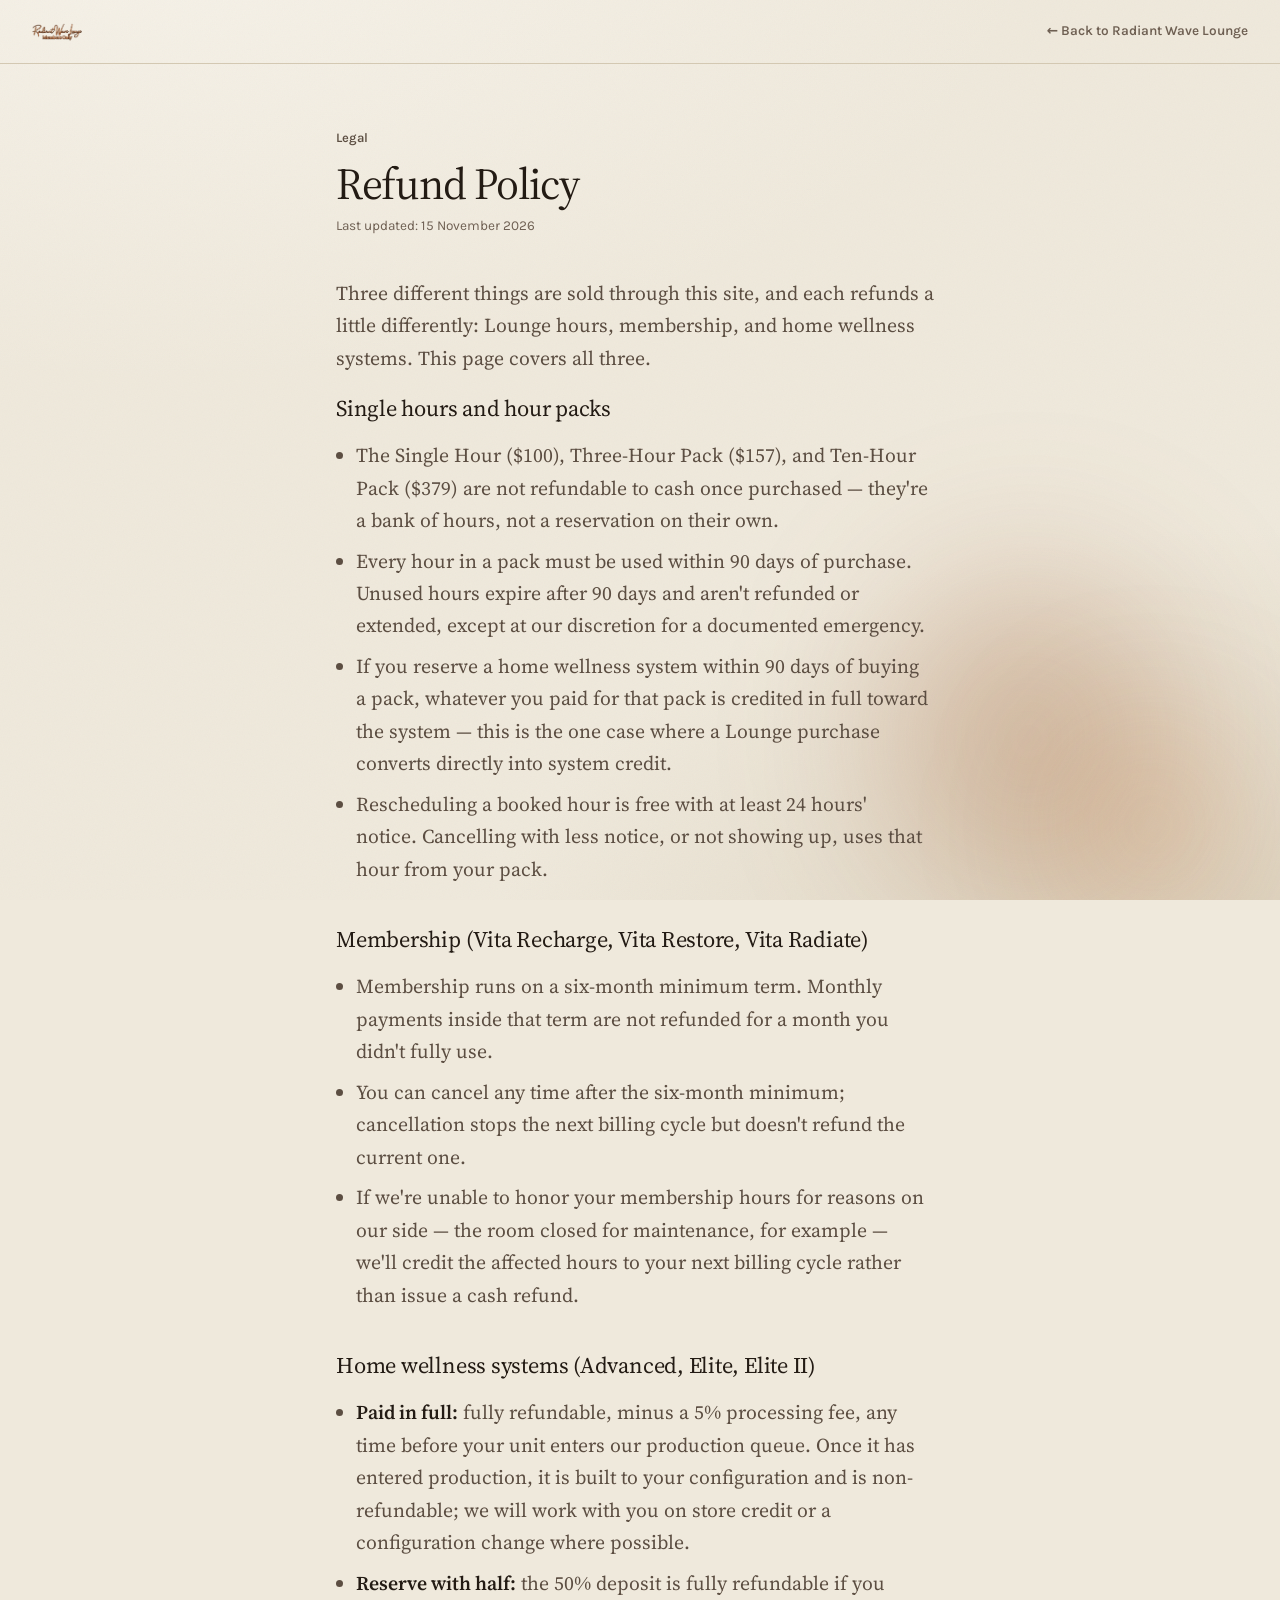
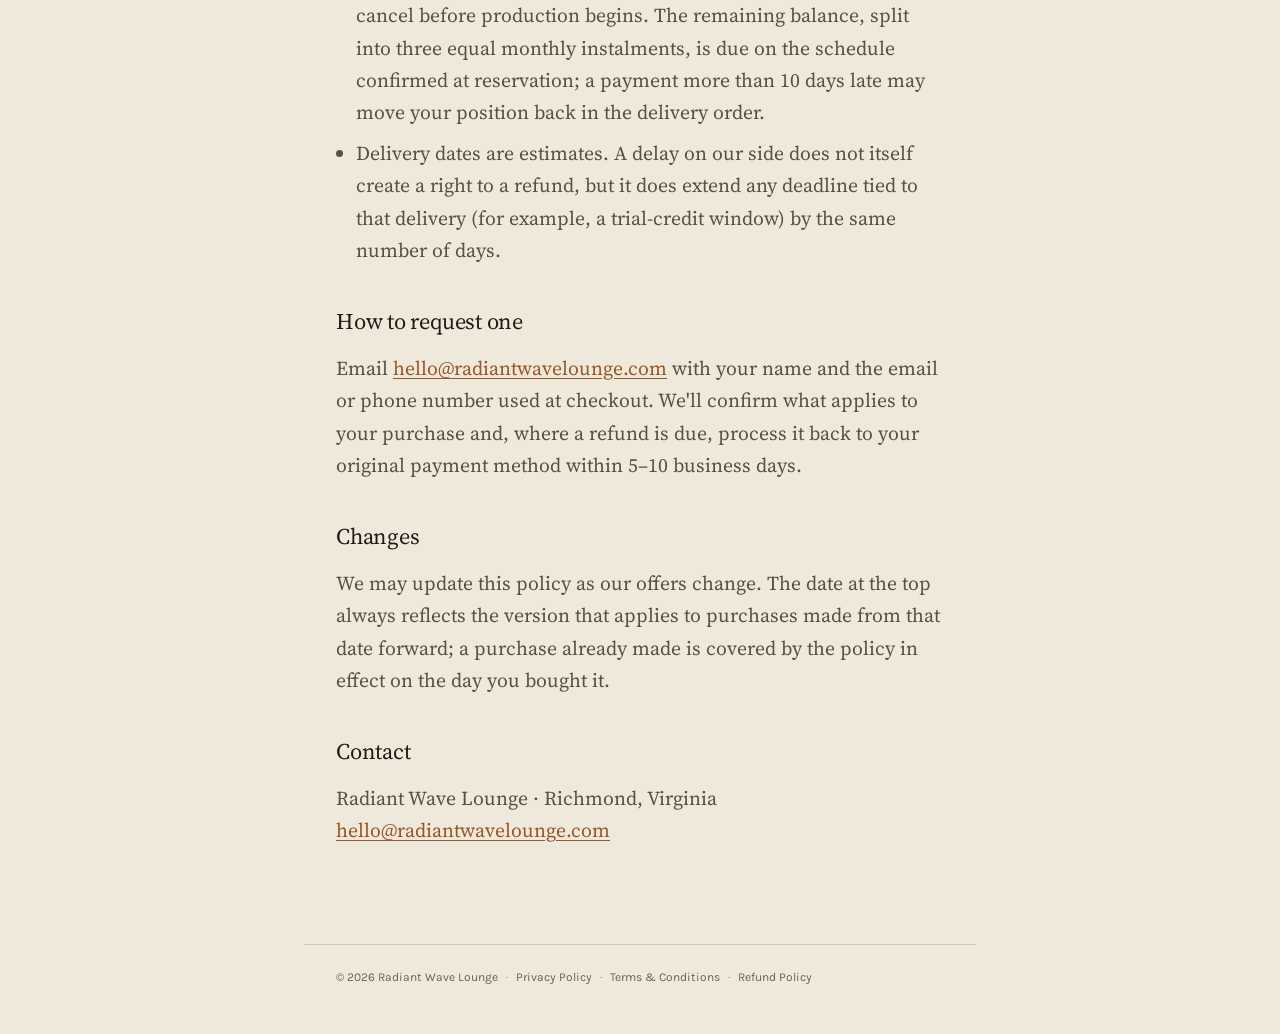
==== refund.html @ dac38f43 "Add legal footer and Privacy/Terms/Refund pages The funnel had no compliance links. Adds a quiet fix" ====
<!doctype html>
<html lang="en">
<head>
<meta charset="utf-8">
<meta name="viewport" content="width=device-width, initial-scale=1">
<title>Refund Policy — Radiant Wave Lounge</title>
<meta name="description" content="How refunds, credits, and cancellations work for Lounge hours, membership, and home wellness systems.">
<meta name="robots" content="noindex">

<link rel="preconnect" href="https://fonts.googleapis.com">
<link rel="preconnect" href="https://fonts.gstatic.com" crossorigin>
<link rel="stylesheet" href="https://fonts.googleapis.com/css2?family=Karla:wght@400;500;600&family=Source+Serif+4:ital,opsz,wght@0,8..60,300..700;1,8..60,300..500&display=swap">
<link rel="stylesheet" href="assets/css/idecide.css">
<link rel="stylesheet" href="assets/css/legal.css">
</head>
<body>

<div class="aurora" aria-hidden="true"><span class="aurora__a"></span><span class="aurora__b"></span></div>

<header class="docbar">
  <img class="docbar__logo" src="assets/media/rwt-lounge.png" alt="Radiant Wave Lounge">
  <a class="docbar__back" href="index.html">&larr; Back to Radiant Wave Lounge</a>
</header>

<main class="doc">
  <p class="eyebrow">Legal</p>
  <h1 class="head">Refund Policy</h1>
  <p class="updated">Last updated: 15 November 2026</p>

  <p>Three different things are sold through this site, and each refunds a little differently: Lounge hours, membership, and home wellness systems. This page covers all three.</p>

  <h2>Single hours and hour packs</h2>
  <ul>
    <li>The Single Hour ($100), Three-Hour Pack ($157), and Ten-Hour Pack ($379) are not refundable to cash once purchased — they're a bank of hours, not a reservation on their own.</li>
    <li>Every hour in a pack must be used within 90 days of purchase. Unused hours expire after 90 days and aren't refunded or extended, except at our discretion for a documented emergency.</li>
    <li>If you reserve a home wellness system within 90 days of buying a pack, whatever you paid for that pack is credited in full toward the system — this is the one case where a Lounge purchase converts directly into system credit.</li>
    <li>Rescheduling a booked hour is free with at least 24 hours' notice. Cancelling with less notice, or not showing up, uses that hour from your pack.</li>
  </ul>

  <h2>Membership (Vita Recharge, Vita Restore, Vita Radiate)</h2>
  <ul>
    <li>Membership runs on a six-month minimum term. Monthly payments inside that term are not refunded for a month you didn't fully use.</li>
    <li>You can cancel any time after the six-month minimum; cancellation stops the next billing cycle but doesn't refund the current one.</li>
    <li>If we're unable to honor your membership hours for reasons on our side — the room closed for maintenance, for example — we'll credit the affected hours to your next billing cycle rather than issue a cash refund.</li>
  </ul>

  <h2>Home wellness systems (Advanced, Elite, Elite II)</h2>
  <ul>
    <li><strong>Paid in full:</strong> fully refundable, minus a 5% processing fee, any time before your unit enters our production queue. Once it has entered production, it is built to your configuration and is non-refundable; we will work with you on store credit or a configuration change where possible.</li>
    <li><strong>Reserve with half:</strong> the 50% deposit is fully refundable if you cancel before production begins. The remaining balance, split into three equal monthly instalments, is due on the schedule confirmed at reservation; a payment more than 10 days late may move your position back in the delivery order.</li>
    <li>Delivery dates are estimates. A delay on our side does not itself create a right to a refund, but it does extend any deadline tied to that delivery (for example, a trial-credit window) by the same number of days.</li>
  </ul>

  <h2>How to request one</h2>
  <p>Email <a href="mailto:hello@radiantwavelounge.com">hello@radiantwavelounge.com</a> with your name and the email or phone number used at checkout. We'll confirm what applies to your purchase and, where a refund is due, process it back to your original payment method within 5–10 business days.</p>

  <h2>Changes</h2>
  <p>We may update this policy as our offers change. The date at the top always reflects the version that applies to purchases made from that date forward; a purchase already made is covered by the policy in effect on the day you bought it.</p>

  <h2>Contact</h2>
  <p>Radiant Wave Lounge · Richmond, Virginia<br>
  <a href="mailto:hello@radiantwavelounge.com">hello@radiantwavelounge.com</a></p>
</main>

<footer class="doc__foot">
  <nav class="legal legal--static" aria-label="Legal">
    <span class="legal__copy">&copy; <span id="y"></span> Radiant Wave Lounge</span>
    <span class="legal__sep">&middot;</span>
    <a href="privacy.html">Privacy Policy</a>
    <span class="legal__sep">&middot;</span>
    <a href="terms.html">Terms &amp; Conditions</a>
    <span class="legal__sep">&middot;</span>
    <a href="refund.html">Refund Policy</a>
  </nav>
</footer>

<script>document.getElementById('y').textContent = new Date().getFullYear();</script>
</body>
</html>
---- assets/css/idecide.css ----
/* ==================================================================
   RWT-iDecide

   Cream, copper, and copper's patina. Source Serif speaks; Karla
   labels. The room is made of light, so the page has atmosphere
   rather than being flat paper: a warm field, fine grain, and
   shadows tinted brown rather than grey.

   The choice plate is the product. Everything else is quiet.
   ================================================================== */

:root{
  color-scheme: light;

  /* ground */
  --paper:#EFE9DC;
  --paper-lift:#F6F2E9;      /* the warm side of the field */
  --paper-deep:#E5DDCC;
  --paper-sink:#DCD2BE;      /* the far corner of the field */
  --paper-edge:#D3C8B2;
  --line:#00000012;

  /* ink */
  --ink:#231B14;
  --ink-mid:#5C4E42;
  --ink-soft:#6E5F52;

  /* copper and its patina */
  --copper:#9A5527;
  --copper-deep:#7E4218;
  --copper-lift:#B96C34;
  --copper-glow:#C8763C;
  --copper-wash:#9A552710;
  --copper-wash-2:#9A55271F;
  --patina:#4E6F66;
  --warn:#8E3B2A;

  /* the room */
  --room:#15100C;
  --room-ink:#EDE4D6;
  --room-dim:#A2948A;
  --room-edge:#2E241D;

  /* warm shadow, never grey */
  --lift-1:0 1px 2px #3A200C0D;
  --lift-2:0 2px 4px #3A200C0F, 0 10px 24px -14px #3A200C2E;
  --lift-3:0 4px 10px #3A200C14, 0 22px 48px -20px #3A200C3D;

  --serif:"Source Serif 4",Georgia,"Times New Roman",serif;
  --ui:"Karla",ui-sans-serif,system-ui,-apple-system,"Segoe UI",sans-serif;
  --mono:ui-monospace,"Cascadia Code",Consolas,monospace;

  --measure:36rem;
  --gap:clamp(1.25rem,4vw,2.75rem);
  --radius:10px;
  --radius-sm:7px;
  --radius-lg:16px;

  /* one speed vocabulary: nothing here waits on an animation */
  --fast:120ms;
  --base:180ms;
  --slow:260ms;
  --ease:cubic-bezier(.22,.61,.36,1);
}

/* ==================================================================
   THE DARK SURFACE
   A slide marked "surface":"dark" takes the whole page. Redefining
   tokens rather than overriding components keeps every block working.
   ================================================================== */
body.is-dark{
  --paper:#15100C;
  --paper-lift:#221A13;
  --paper-deep:#1D160F;
  --paper-sink:#0C0806;
  --paper-edge:#3A2E23;
  --line:#FFFFFF14;

  --ink:#F2EBE0;
  --ink-mid:#BCAC9C;
  --ink-soft:#A2948A;

  --copper:#C8763C;
  --copper-deep:#B0632C;
  --copper-lift:#DC9058;
  --copper-glow:#E8A56B;
  --copper-wash:#C8763C14;
  --copper-wash-2:#C8763C26;
  --patina:#7FA396;

  --lift-1:0 1px 2px #0000004D;
  --lift-2:0 2px 6px #00000059, 0 14px 30px -16px #00000080;
  --lift-3:0 6px 16px #00000066, 0 28px 60px -24px #00000099;
}

*,*::before,*::after{box-sizing:border-box}
html{-webkit-text-size-adjust:100%}

body{
  margin:0;
  color:var(--ink);
  font-family:var(--serif);
  font-optical-sizing:auto;
  /* Fluid, so a wide screen gets bigger type without a phone getting
     a single pixel more - below about 830px this resolves to the 17px
     it has always been, which is what keeps the narrow layouts safe. */
  font-size:clamp(17px,0.6vw + 12px,20px);
  line-height:1.65;
  -webkit-font-smoothing:antialiased;
  text-rendering:optimizeLegibility;

  /* The field: warm high-left, sinking to the far corner. Gives the
     page a direction of light instead of a flat fill. */
  background-color:var(--paper);
  background-image:
    radial-gradient(120% 90% at 12% -10%, var(--paper-lift) 0%, transparent 58%),
    radial-gradient(100% 80% at 100% 108%, var(--paper-sink) 0%, transparent 62%);
  background-attachment:fixed;
  /* spans the whole swap, so dark and cream cross over gently */
  transition:background-color 420ms var(--ease);
}

/* Fine grain, so the ground reads as a material and not a fill.
   Barely visible on purpose - if you can see it, it is too strong. */
body::after{
  content:"";
  position:fixed;
  inset:0;
  pointer-events:none;
  z-index:1;
  opacity:.035;
  background-image:url("data:image/svg+xml,%3Csvg xmlns='http://www.w3.org/2000/svg' width='140' height='140'%3E%3Cfilter id='n'%3E%3CfeTurbulence type='fractalNoise' baseFrequency='.85' numOctaves='3'/%3E%3C/filter%3E%3Crect width='140' height='140' filter='url(%23n)'/%3E%3C/svg%3E");
}
body.is-dark::after{opacity:.05}

/* ==================================================================
   THE DRIFTING LIGHT
   Slow colour moving behind the dark screens, the way light moves in
   the room itself. Two layers at different rates so it never repeats
   visibly. Painted only while a dark slide is up, and switched off
   entirely for anyone who asked for less motion.
   ================================================================== */
.aurora{
  position:fixed;
  inset:0;
  z-index:0;
  pointer-events:none;
  overflow:hidden;
  opacity:0;
  transition:opacity 900ms var(--ease);
}
body.is-dark .aurora{opacity:1}

.aurora span{
  position:absolute;
  inset:-30%;
  display:block;
  filter:blur(70px);
  will-change:transform;
}
.aurora__a{animation:drift-a 38s ease-in-out infinite alternate}
.aurora__b{animation:drift-b 53s ease-in-out infinite alternate}

/* The colour is defined per surface rather than faded, so whichever
   one is not in use is genuinely empty and cannot bleed through
   mid-transition.

   Dark screens get light from two directions, the way the room does.
   Light screens get one copper bloom low and right - the corner
   nothing is ever set in - so the cream has something happening in
   it without anything to read there. Two lobes rather than one,
   because a single radial gradient reads as exactly what it is: a
   circle. Offset and overlapping, they read as one soft shape.

   The positions look wrong until you remember the span is inset by
   -30%, so it is 160% of the viewport: 70% across that box is 82%
   across the screen. */
body.is-dark .aurora__a{
  background:
    radial-gradient(28% 34% at 26% 32%, #9A552747 0%, transparent 64%),
    radial-gradient(24% 30% at 74% 66%, #4E6F6633 0%, transparent 66%);
}
body.is-dark .aurora__b{
  background:
    radial-gradient(30% 26% at 62% 22%, #C8763C33 0%, transparent 66%),
    radial-gradient(26% 32% at 30% 78%, #7FA39626 0%, transparent 68%);
}

body:not(.is-dark) .aurora{opacity:1}
body:not(.is-dark) .aurora__a{
  background:
    radial-gradient(14% 22% at 69% 70%, #9A55275E 0%, #9A55272E 44%, transparent 70%);
}
body:not(.is-dark) .aurora__b{
  background:
    radial-gradient(9% 14% at 75% 76%, #C8763C54 0%, transparent 68%);
}
@keyframes drift-a{
  0%  {transform:translate3d(-3%,2%,0) scale(1)}
  50% {transform:translate3d(4%,-4%,0) scale(1.14)}
  100%{transform:translate3d(-1%,5%,0) scale(1.04)}
}
@keyframes drift-b{
  0%  {transform:translate3d(3%,-2%,0) scale(1.08)}
  50% {transform:translate3d(-5%,4%,0) scale(1)}
  100%{transform:translate3d(2%,-5%,0) scale(1.12)}
}
@media (prefers-reduced-motion:reduce){
  .aurora span{animation:none}
}

button,input,select,textarea{font:inherit;color:inherit}
img{max-width:100%;height:auto}

/* Components set their own display, which would otherwise beat the
   browser's [hidden] rule and leave hidden things on screen. */
[hidden]{display:none !important}

::selection{background:var(--copper);color:var(--paper)}

:focus-visible{
  outline:2px solid var(--copper);
  outline-offset:3px;
  border-radius:3px;
}
/* The engine moves focus to the heading on every route change so
   screen readers announce the slide. Nobody needs to see that. */
.head:focus,.head:focus-visible,
.slide:focus,.slide:focus-visible,
.done:focus,.done:focus-visible{outline:none}

/* ==================================================================
   SHELL
   ================================================================== */

.app{min-height:100vh;min-height:100dvh;position:relative;z-index:2}

.stage{
  display:flex;
  justify-content:center;
  align-items:flex-start;
  min-height:100vh;
  min-height:100dvh;
  min-width:0;
  padding:clamp(3.5rem,8vh,5.5rem) var(--gap) clamp(3rem,7vh,4.5rem);
}

/* Auto margins centre a short slide and collapse on a tall one.
   align-items:center would push the top of a tall slide above the
   scroll origin, where nobody can reach it. */
.slide{width:100%;min-width:0;max-width:var(--measure);margin-block:auto}
.slide--editorial{max-width:86rem}
.slide--editorial.slide--wide{max-width:92rem}
/* A big monitor has room for more than a 1376px column sitting in
   the middle of it. The measure of the prose is capped separately,
   so this gives the heading and the actions the width, not the
   line length. */
@media (min-width:1700px){
  .slide--editorial{max-width:96rem}
  .slide--editorial.slide--wide{max-width:102rem}
}
.slide--wide{max-width:48rem}
.slide--cinema{max-width:108rem;position:relative}
/* Nothing on a film slide sits in a column - the title card and the
   end card are both centred on the frame itself. */
.slide--cinema .prose{max-width:34rem;margin-inline:auto;text-align:center}
/* a margin of dark all round, so the picture is framed rather than
   edge to edge */
.stage:has(.slide--cinema){padding:clamp(1.25rem,4vh,3rem) clamp(1.25rem,3vw,3.5rem)}
/* 16:9 that fits the window: as wide as the stage allows, but never so
   wide that the frame runs taller than the screen. */
.slide--cinema .film{
  max-width:min(100%, calc((100vh - clamp(2.5rem,8vh,6rem)) * 16 / 9));
  margin-inline:auto;
}

/* ---------- the quiet way back ------------------------------------
   No step counter, no breadcrumb. One ghost control that stays out of
   the way until you look for it, plus Backspace. */
.back{
  position:fixed;
  top:clamp(1rem,2.5vh,1.6rem);
  left:clamp(1rem,2.5vw,1.6rem);
  z-index:10;
  display:grid;
  place-items:center;
  width:38px;height:38px;
  border-radius:50%;
  border:1px solid transparent;
  background:none;
  color:var(--ink-soft);
  cursor:pointer;
  opacity:.28;
  transition:opacity var(--fast),background var(--fast),border-color var(--fast),color var(--fast),scale var(--fast);
}
.back:hover{opacity:1;background:var(--copper-wash);border-color:var(--paper-edge);color:var(--copper)}
.back:focus-visible{opacity:1}
.back:active{scale:.93}

/* ==================================================================
   HERO - a card with two panels: the sign-in on one side, the room's
   own photograph filling the other with a caption over it. Only the
   welcome slide uses this layout.
   ================================================================== */
.slide--hero{
  max-width:64rem;
  width:100%;
  border-radius:calc(var(--radius) * 1.8);
  overflow:hidden;
  box-shadow:var(--lift-3);
  background:var(--paper);
}
.hero__content,.hero__media{min-width:0}

.hero__content{
  display:flex;
  flex-direction:column;
  justify-content:center;
  align-items:center;
  text-align:center;
  padding:clamp(2rem,5vw,3.25rem);
}
.hero__content .logo--wide{
  width:min(100%,20rem);
  margin:0 0 clamp(1rem,2.5vh,1.5rem);
}
/* rwt-lounge.png carries ~20% empty transparency above and below the
   lettering; crop it to the ink so the lockup can be big without
   pushing the form off the screen */
.logo[src$="rwt-lounge.png"]{
  aspect-ratio:900/320;
  object-fit:cover;
  object-position:50% 50%;
}
.hero__content .prose{max-width:22rem}
.hero__content .prose--lede{
  font-size:.9em;
  line-height:1.55;
  color:var(--ink-soft);
  margin-bottom:clamp(1.25rem,3vh,1.75rem);
}

.hero__content .form{width:100%;max-width:22rem;margin:0;text-align:left}
.hero__content .form__title{text-align:center;font-size:1.3rem}
.hero__content .form__intro{text-align:center;margin-bottom:clamp(1rem,2.5vh,1.5rem)}
.hero__content .form__grid{grid-template-columns:1fr;gap:clamp(.7rem,1.6vh,1rem)}
.hero__content .btn{width:100%;justify-content:center;padding-block:.9rem}
.hero__content .form__footnote{text-align:center}

.hero__media{
  position:relative;
  display:flex;
  flex-direction:column;
  justify-content:flex-end;
  min-height:16rem;
}
/* the film fills its own panel exactly - not fixed to the viewport
   the way a page-level background is. */
.hero__media .bg{position:absolute;inset:0;z-index:0}
.slide--entry .hero__media .head{
  position:relative;
  z-index:1;
  color:#F7F1E6;
  font-size:clamp(1.3rem,2.4vw,1.75rem);
  font-weight:300;
  margin:0;
  padding:0 clamp(1.5rem,4vw,2.5rem) clamp(1.75rem,4vw,2.5rem);
}

@media (min-width:760px){
  .slide--hero{
    display:grid;
    grid-template-columns:1fr 1.05fr;
    gap:0;
    align-items:stretch;
    min-height:clamp(28rem,62vh,36rem);
  }
}

/* ==================================================================
   EDITORIAL
   ================================================================== */

.eyebrow{
  font-family:var(--ui);
  font-size:.8125rem;
  font-weight:600;
  color:var(--patina);
  margin:0 0 1rem;
  line-height:1.5;
}
.eyebrow span{display:block;color:var(--ink-soft);font-weight:400}

.head{
  font-family:var(--serif);
  font-weight:400;
  font-size:clamp(2.05rem,5vw,3.7rem);
  line-height:1.08;
  letter-spacing:-.025em;
  margin:0 0 1.35rem;
  text-wrap:balance;
}
.slide--entry .head{font-size:clamp(2.15rem,5.4vw,4rem)}

/* a kicker line, set from a "\n" in the heading text - smaller and
   quieter than the line it introduces */
.head__lead{
  display:block;
  font-size:.42em;
  font-weight:400;
  letter-spacing:-.005em;
  color:var(--ink-mid);
  margin-bottom:.25em;
}

/* the one color accent, set from _underscores_ anywhere copy comes
   from funnel.js - a soft italic in a heading, bold wherever it runs
   alongside normal text */
.accent{color:var(--copper)}
.head .accent{font-style:italic;font-weight:400}
.prose .accent,
.choice__text .accent{font-weight:700}
.choice--primary .accent{color:#FFF3E4}
.room .accent{color:var(--copper-lift)}

.prose{margin:0 0 1.15rem;max-width:38rem;color:var(--ink-mid)}
.prose:last-child{margin-bottom:0}
.prose--lede{font-size:1.185em;line-height:1.6;color:var(--ink)}
.prose strong{font-weight:600;color:var(--ink)}

.spec{
  font-family:var(--ui);
  font-size:.9375rem;
  color:var(--ink-soft);
  margin:-.6rem 0 1.35rem;
}

.aside{
  position:relative;
  padding:1rem 1.15rem 1rem 1.25rem;
  margin:1.75rem 0;
  border-radius:var(--radius-sm);
  background:var(--copper-wash);
  color:var(--ink-mid);
  font-size:1rem;
  line-height:1.62;
}
.aside::before{
  content:"";
  position:absolute;
  left:0;top:.85rem;bottom:.85rem;
  width:2px;
  border-radius:2px;
  background:var(--patina);
}
.aside p{margin:0 0 .65rem;max-width:36rem}
.aside p:last-child{margin:0}
.aside strong{color:var(--ink);font-weight:600}

/* debug only */
.buildnote{
  font-family:var(--ui);
  font-size:.8125rem;
  line-height:1.6;
  background:var(--copper-wash);
  border:1px dashed var(--copper);
  border-radius:var(--radius-sm);
  padding:.7rem .9rem;
  margin:0 0 1.5rem;
  color:var(--ink-soft);
}
.buildnote b{color:var(--copper);font-weight:600;display:block;margin-bottom:.15rem}
.slideid{
  font-family:var(--ui);
  font-size:.75rem;
  letter-spacing:.06em;
  color:var(--copper);
  margin:0 0 .5rem;
}

/* ==================================================================
   THE ROOM - a dark panel on the light page.
   ================================================================== */
.room{
  background:var(--room);
  color:var(--room-ink);
  border-radius:var(--radius);
  padding:clamp(1.75rem,5vw,2.75rem);
  margin:0 0 2rem;
  box-shadow:var(--lift-3);
}
.room .prose{color:#EDE4D6C4}
.room .prose strong{color:var(--room-ink)}
.room .head{color:var(--room-ink)}
.room .eyebrow,.room .eyebrow span{color:var(--room-dim)}
.room .aside{background:#C8763C14;color:#EDE4D6AD}
.room .aside::before{background:var(--copper-lift)}
.room .aside strong{color:var(--room-ink)}
.room :focus-visible{outline-color:var(--copper-lift)}

/* ==================================================================
   THE FILM
   Black, then a line of type in the middle of it, then a slow
   dissolve into the picture. The picture takes nearly the whole
   screen but keeps a margin of dark around it, so it reads as
   something framed rather than a browser gone fullscreen. When it
   ends the way onward appears in the middle of the frame.
   ================================================================== */

/* The picture supplies the height; the film is exactly its box, so
   the end card centres on the frame and not on something 8px taller.
   The reel is already present while the card is up - it is simply
   transparent - so there is height to fill from the first frame. */
.film{
  position:relative;
  width:100%;
  line-height:0;
  border-radius:var(--radius);
}
.film > *{line-height:1.65}

/* ---------- the card ---------- */
.titlecard{
  position:absolute;
  inset:0;
  z-index:4;
  display:flex;
  flex-direction:column;
  align-items:center;
  justify-content:center;
  padding:clamp(1.5rem,6vw,4rem);
  text-align:center;
  cursor:pointer;
  opacity:0;
  transition:opacity 900ms var(--ease);
}
.film.is-carding .titlecard{opacity:1;transition-duration:800ms}
.film.is-rolling .titlecard{opacity:0;pointer-events:none}

/* Three, two, one. One numeral, swapping in place - a reserved box
   so the line above it never shifts as the digits change. */
.countdown{
  display:grid;
  place-items:center;
  min-height:clamp(3.5rem,9vh,5.5rem);
  margin-top:clamp(1.25rem,3.5vh,2.25rem);
}
.countdown__n{
  font-family:var(--serif);
  font-size:clamp(2.4rem,6vw,4rem);
  font-weight:200;
  line-height:1;
  letter-spacing:-.03em;
  color:var(--copper);
  font-variant-numeric:tabular-nums;
  opacity:0;
}
.countdown__n.is-tick{animation:tick 900ms var(--ease) both}
@keyframes tick{
  0%  {opacity:0;scale:1.3}
  20% {opacity:1;scale:1}
  70% {opacity:1;scale:1}
  100%{opacity:.12;scale:.95}
}
@media (prefers-reduced-motion:reduce){
  .countdown{display:none}
}

/* ==================================================================
   BACKGROUND FILM
   Behind the whole page, under a scrim heavy enough that the type in
   front of it never has to fight the footage.
   ================================================================== */
.bg{
  position:fixed;
  inset:0;
  z-index:0;
  overflow:hidden;
  pointer-events:none;
}
.bg__video,
.bg__still{
  width:100%;
  height:100%;
  object-fit:cover;
  display:block;
  opacity:0;
  scale:1.04;
  transition:opacity 1600ms var(--ease);
}
.bg.is-ready .bg__video,
.bg.is-ready .bg__still{opacity:1}

/* A still has none of a film's movement, and it sits under a title
   card that holds for several seconds before the picture arrives. So
   it drifts - slowly enough to read as the room breathing rather than
   as something sliding about. The extra scale is the room it needs to
   move in without showing an edge. */
.bg__still{
  scale:1.09;
  animation:bg-drift 52s var(--ease) infinite alternate;
}
@keyframes bg-drift{
  from{transform:translate3d(-1.1%,-.7%,0)}
  to{transform:translate3d(1.1%,.7%,0)}
}
.bg__scrim{
  position:absolute;
  inset:0;
  /* Heavy enough that the type never fights the footage, light
     enough that there is visibly footage back there. Darkest at the
     edges where nothing is read. */
  background:
    linear-gradient(90deg,#0C0907D9 0%,#0C09079E 38%,#0C0907CC 100%),
    radial-gradient(100% 90% at 42% 45%,transparent 0%,#0C0907A8 100%);
}
/* The film scrim is tuned for moving footage, which carries its own
   contrast. A still needs less on top of it or the picture may as
   well not be there - but the title card sits right in the middle,
   so the middle is where the cover stays. */
.bg--still .bg__scrim{
  background:
    linear-gradient(90deg,#0C0907A6 0%,#0C09075E 38%,#0C09079C 100%),
    radial-gradient(92% 82% at 50% 48%,#0C090761 0%,#0C0907C7 100%);
}

/* The hero card's film sits in its own panel rather than behind the
   whole page, so it only needs a dark pool at its own foot for the
   caption sitting on top of it to read - the rest of the panel stays
   clear so the footage carries its own colour. */
.slide--entry .hero__media .bg__scrim{
  background:linear-gradient(0deg,#0C0907CC 0%,#0C090766 32%,transparent 60%);
}

/* the drifting light is redundant once there is real footage back there */
body.has-bg .aurora{opacity:0}

@media (prefers-reduced-motion:reduce){
  .bg__still{animation:none}
}

/* the slide's eyebrow, given the whole screen */
.titlecard .eyebrow{
  font-family:var(--serif);
  font-size:clamp(1.85rem,4.6vw,3.4rem);
  font-weight:300;
  letter-spacing:-.025em;
  line-height:1.14;
  color:var(--ink);
  margin:0;
  max-width:22ch;
  text-wrap:balance;
}
.titlecard .eyebrow span{
  display:block;
  color:var(--ink-mid);
  font-weight:300;
  margin-top:.15em;
}

/* ---------- the picture ---------- */
.film .reel{
  opacity:0;
  transition:opacity 1500ms var(--ease);
}
.film.is-rolling .reel{opacity:1}

.reel{
  background:var(--room);
  border-radius:var(--radius);
  overflow:hidden;
  margin:0 0 2rem;
  color:var(--room-ink);
  box-shadow:var(--lift-3);
}
.reel__screen{
  position:relative;
  aspect-ratio:16/9;
  display:grid;
  place-items:center;
  background:radial-gradient(62% 76% at 50% 52%,#2A1F18 0%,#15100C 72%);
}

.reel--full{background:transparent;margin:0;box-shadow:none}
/* The films are 16:9 and are shown whole: a true 16:9 frame, never
   a taller box that crops the sides. On a short window the width gives
   way so the full picture still fits on screen (see .slide--cinema .film). */
.reel--full .reel__screen{
  aspect-ratio:16/9;
  border-radius:var(--radius);
  box-shadow:var(--lift-3),0 0 90px -30px #C8763C4D;
}
.reel--full .reel__screen video{
  position:absolute;inset:0;
  width:100%;height:100%;
  object-fit:cover;
  border-radius:var(--radius);
}
.reel--full .reel__bloom{
  inset:34% 40%;
  filter:blur(56px);
  background:radial-gradient(circle,#9A552738 0%,transparent 72%);
}
.reel--full .reel__play{width:88px;height:88px}

/* when it has played, the picture steps back so the button can lead */
.film.is-ended .reel__screen::after{
  content:"";
  position:absolute;
  inset:0;
  border-radius:inherit;
  background:radial-gradient(70% 60% at 50% 50%,#000000A6 0%,#0000005C 72%);
  animation:scrim 600ms var(--ease) both;
}
@keyframes scrim{from{opacity:0}to{opacity:1}}

.reel__bloom{
  position:absolute;
  inset:18% 22%;
  border-radius:50%;
  background:radial-gradient(circle,#9A552766 0%,transparent 70%);
  filter:blur(18px);
  pointer-events:none;
}
.reel--playing .reel__bloom{animation:breathe 6s ease-in-out infinite}
@keyframes breathe{
  0%,100%{opacity:.55;scale:1}
  50%{opacity:1;scale:1.09}
}

.reel__play{
  position:relative;
  background:#00000040;
  border:1px solid #FFFFFF26;
  border-radius:50%;
  width:74px;height:74px;
  cursor:pointer;
  color:var(--room-ink);
  display:grid;place-items:center;
  backdrop-filter:blur(6px);
  transition:border-color var(--fast),background var(--fast),scale var(--fast);
}
.reel__play:hover{border-color:var(--copper-lift);background:#9A552733;scale:1.05}
.reel__play:active{scale:.96}
.reel__play svg{translate:2px 0}
.reel__play:focus-visible{outline-color:var(--copper-lift)}

.reel__bar{
  position:absolute;
  left:0;right:0;bottom:0;
  height:2px;
  width:0;
  background:var(--copper-glow);
  transition:width var(--base) linear;
  z-index:2;
}
.reel{position:relative}

.reel__skip{
  position:absolute;
  /* top corner: the control bar owns the bottom edge */
  top:1.25rem;
  right:1.25rem;
  z-index:3;
  background:#0000004D;
  border:1px solid #FFFFFF2E;
  border-radius:100px;
  padding:.38rem .95rem;
  cursor:pointer;
  color:#EDE4D6;
  font-family:var(--ui);
  font-size:.8125rem;
  font-weight:500;
  backdrop-filter:blur(8px);
  transition:background var(--fast),border-color var(--fast),scale var(--fast);
}
.reel__skip:hover{background:#00000080;border-color:#FFFFFF5C}
.reel__skip:active{scale:.95}

.reel__script{
  border-top:1px solid var(--room-edge);
  padding:.9rem 1.1rem 1.1rem;
  font-family:var(--ui);
  font-size:.8125rem;
  line-height:1.65;
  color:var(--room-dim);
  white-space:pre-wrap;
}
.reel__script b{display:block;color:var(--copper-lift);margin-bottom:.4rem;font-weight:600}

/* ---------- the end card ---------- */
.slide--cinema .choices{
  position:absolute;
  inset:0;
  z-index:5;
  display:flex;
  align-items:center;
  justify-content:center;
  margin:0;
  padding:1.5rem;
  pointer-events:none;
}
.slide--cinema .choices .choice{
  pointer-events:auto;
  width:auto;
  min-width:17rem;
  max-width:26rem;
}
@media (prefers-reduced-motion:reduce){
  .titlecard,.film .reel{transition:none}
}

/* ==================================================================
   FILM CONTROLS
   The browser's own bar is a grey Chrome widget; this is the same
   handful of controls in the room's own colours. Out of the way while
   the film runs, back on hover, on keyboard focus, or whenever it is
   paused — a paused film with hidden controls is a puzzle.
   ================================================================== */
.rc{
  position:absolute;
  left:0;right:0;bottom:0;
  z-index:4;
  display:flex;
  align-items:center;
  gap:.85rem;
  padding:2.5rem 1.15rem .95rem;
  background:linear-gradient(180deg,transparent 0%,#0A0705D9 78%);
  opacity:0;
  translate:0 8px;
  transition:opacity var(--base) var(--ease),translate var(--base) var(--ease);
}
.reel:hover .rc,
.reel:focus-within .rc,
.reel.is-paused .rc{opacity:1;translate:0 0}

/* the thin progress line steps aside when the full bar is up */
.reel:hover .reel__bar,
.reel:focus-within .reel__bar,
.reel.is-paused .reel__bar{opacity:0}
.reel__bar{transition:opacity var(--fast) var(--ease)}

.rc__btn{
  flex:0 0 auto;
  display:grid;
  place-items:center;
  width:34px;height:34px;
  padding:0;
  border:0;
  border-radius:50%;
  background:none;
  color:#F2E9DE;
  cursor:pointer;
  transition:background var(--fast),color var(--fast),scale var(--fast);
}
.rc__btn svg{width:17px;height:17px;display:block}
.rc__btn:hover{background:#FFFFFF1F;color:#FFF}
.rc__btn:active{scale:.92}
.rc__btn:focus-visible{outline-color:var(--copper-lift)}

.rc__time{
  flex:0 0 auto;
  font-family:var(--ui);
  font-size:.75rem;
  font-variant-numeric:tabular-nums;
  color:#EDE4D6B8;
  letter-spacing:.01em;
}

/* ---------- the scrubber -----------------------------------------
   A real range input, so it is keyboard-operable for free: arrows
   nudge, Home and End jump. Styled to look like the progress line it
   replaces rather than like a form control. */
.rc__seek{
  flex:1 1 auto;
  min-width:0;
  height:22px;
  margin:0;
  padding:0;
  background:none;
  cursor:pointer;
  -webkit-appearance:none;
  appearance:none;
}
.rc__seek:focus{outline:0}
.rc__seek:focus-visible{outline:2px solid var(--copper-lift);outline-offset:3px;border-radius:4px}

.rc__seek::-webkit-slider-runnable-track{
  height:3px;
  border-radius:3px;
  background:#FFFFFF2E;
}
.rc__seek::-moz-range-track{
  height:3px;
  border-radius:3px;
  background:#FFFFFF2E;
}
.rc__seek::-moz-range-progress{
  height:3px;
  border-radius:3px;
  background:var(--copper-glow);
}

.rc__seek::-webkit-slider-thumb{
  -webkit-appearance:none;
  appearance:none;
  width:12px;height:12px;
  margin-top:-4.5px;
  border-radius:50%;
  border:0;
  background:var(--copper-glow);
  box-shadow:0 0 0 0 #C8763C00;
  transition:box-shadow var(--fast),scale var(--fast);
}
.rc__seek::-moz-range-thumb{
  width:12px;height:12px;
  border-radius:50%;
  border:0;
  background:var(--copper-glow);
}
.rc__seek:hover::-webkit-slider-thumb,
.rc__seek:focus-visible::-webkit-slider-thumb{box-shadow:0 0 0 5px #C8763C33}
.rc__seek:active::-webkit-slider-thumb{scale:1.15}

/* On a touch screen there is no hover to reveal anything, so the bar
   simply stays. */
@media (pointer:coarse){
  .rc{opacity:1;translate:0 0}
  .reel__bar{opacity:0}
}

@media (prefers-reduced-motion:reduce){
  .rc{transition:none}
}

/* ==================================================================
   THE ROOM PLAN
   ================================================================== */
.plan{width:100%;max-width:23rem;margin:0 0 .55rem;display:block}
.plan__cap{
  font-family:var(--ui);
  font-size:.75rem;
  letter-spacing:.02em;
  color:var(--ink-soft);
  margin:0 0 2.25rem;
  max-width:23rem;
  text-align:center;
}
.plan__screen{fill:none;stroke:var(--copper);stroke-width:1.1}
.plan__chair{fill:none;stroke:var(--patina);stroke-width:1.1}
.plan__floor{fill:none;stroke:var(--paper-edge);stroke-width:1;stroke-dasharray:3 4}

/* ==================================================================
   EDITORIAL COLUMNS
   The heading takes the left and holds it; everything the visitor
   reads or touches runs down the right. A single stacked column
   leaves two thirds of a desktop screen empty.
   ================================================================== */
.cols{display:grid;gap:1.75rem}
/* Grid items default to min-width:auto, so a wide table inside the
   body column would stretch the page instead of scrolling in place. */
.cols__head,.cols__body{min-width:0}

@media (min-width:1000px){
  .cols{
    /* The heading column grows with the screen instead of sitting at
       a fixed 20rem while the page gets wider around it. */
    grid-template-columns:minmax(0,clamp(17rem,24vw,27rem)) minmax(0,1fr);
    gap:clamp(2.5rem,4.5vw,5rem);
    align-items:start;
  }
  /* The heading stays with you while the right column is long. */
  .cols__head{position:sticky;top:clamp(3.5rem,8vh,5.5rem)}
  .slide--wide .cols{grid-template-columns:minmax(0,clamp(18rem,25vw,28rem)) minmax(0,1fr)}
}

.cols__head .head{margin-bottom:0}
.cols__head .eyebrow{margin-bottom:.85rem}
.cols__body > *:first-child{margin-top:0}
.cols__body > *:last-child{margin-bottom:0}
.cols__body .prose{max-width:44rem}

/* ==================================================================
   BIG MEDIA
   Photography of a room like this is the argument. It is shown at
   the size of the argument.
   ================================================================== */
.media{display:grid;gap:.75rem;margin:1.75rem 0}
/* Two images sit side by side and stay big; three put the lead
   across the top with the others beneath. */
.media--2,.media--3{grid-template-columns:repeat(2,minmax(0,1fr))}
.media--3 .media__cell--lead{grid-column:1/-1}
@media (max-width:620px){
  .media--2,.media--3{grid-template-columns:minmax(0,1fr)}
}

.media__cell{
  margin:0;
  border-radius:var(--radius);
  overflow:hidden;
  background:var(--paper-deep);
  box-shadow:var(--lift-2);
  aspect-ratio:4/3;
  /* big, but never so tall that the buttons fall off the screen */
  max-height:min(38vh,22rem);
}
.media--1 .media__cell,
.media--3 .media__cell--lead{aspect-ratio:16/9;max-height:min(42vh,26rem)}
.media__cell{position:relative}
.media__cell img{width:100%;height:100%;object-fit:cover;display:block}
/* a finished graphic with its own words in it: its full shape, no crop */
.media--1 .media__cell--whole,
.media__cell--whole{aspect-ratio:auto;max-height:none}
.media__cell--whole img{height:auto;object-fit:contain}

/* A caption that sits on the image rather than under it, so a row of
   pictures keeps its rhythm. Only shown where there is something
   worth saying about what the picture is. */
.media__cap{
  position:absolute;
  left:0;right:0;bottom:0;
  padding:1.6rem .9rem .7rem;
  font-family:var(--ui);
  font-size:.75rem;
  line-height:1.45;
  color:#F4EDE3;
  background:linear-gradient(180deg,transparent 0%,#0C0907C7 65%);
}

/* the mark */
.logo{
  display:block;
  width:clamp(3.25rem,6vw,4.25rem);
  height:auto;
  margin:0 0 1.5rem;
}
/* a full lockup, not a badge - it carries the name and the promise,
   so it leads the page rather than sitting in a corner of it */
.logo--wide{
  width:min(100%,26rem);
  margin:0 0 1.75rem;
  margin-left:-.35rem;   /* the script overhangs its own box on the left */
}
.titlecard .logo{margin:0 auto 1.75rem;opacity:.9}

/* waiting on photography */
.media__cell--empty{
  display:grid;
  place-items:center;
  padding:1.5rem;
  border:1px dashed var(--paper-edge);
  background:
    linear-gradient(135deg,var(--copper-wash) 0%,transparent 55%),
    var(--paper-deep);
  box-shadow:none;
}
.media__note{
  font-family:var(--ui);
  font-size:.875rem;
  line-height:1.55;
  color:var(--ink-soft);
  text-align:center;
  max-width:22rem;
}
.room .media__cell--empty{
  background:linear-gradient(135deg,#C8763C14 0%,transparent 55%),#1C1510;
  border-color:var(--room-edge);
}
.room .media__note{color:var(--room-dim)}

/* ==================================================================
   THE BUTTON ROW
   Real buttons, side by side. They only stack when the screen is
   genuinely too narrow to hold them.
   ================================================================== */

.choices{
  display:grid;
  gap:.75rem;
  margin:2.25rem 0 0;
  grid-template-columns:repeat(auto-fit,minmax(17rem,1fr));
}
/* one action should not span the whole screen */
.choices[data-count="1"]{grid-template-columns:minmax(0,26rem)}
.choices[data-count="2"],
.choices[data-count="4"]{grid-template-columns:repeat(2,minmax(0,1fr))}
.choices[data-count="3"]{grid-template-columns:repeat(3,minmax(0,1fr))}
/* full sentences need room to breathe; two across, never three */
.choices[data-longest="long"]{grid-template-columns:repeat(auto-fit,minmax(23rem,1fr))}
/* a sort with this many full-sentence options reads as a single
   list, not a grid - one plate per row, the width it was given */
.choices[data-count="5"]{grid-template-columns:minmax(0,1fr)}

/* Three across is right when there is room for three. Between the
   point the two columns appear and the point the screen is actually
   wide, there is not - and three plates squeezed into a third of a
   narrow column each turn into three lines of text. Let them fall
   to two and wrap. */
@media (max-width:1180px){
  .choices[data-count="3"]{grid-template-columns:repeat(auto-fit,minmax(14rem,1fr))}
}

/* the editorial column is narrower, so the row is too */
.cols__body .choices{margin-top:1.75rem}

@media (max-width:719px){
  .choices,
  .choices[data-count="1"],
  .choices[data-count="2"],
  .choices[data-count="3"],
  .choices[data-count="4"],
  .choices[data-longest="long"]{grid-template-columns:minmax(0,1fr)}
}

/* The music player and the legal line are both fixed low on the
   screen. On a wide screen they sit in empty margin; on a narrow one
   the page scrolls underneath them, and without this the last choice
   finishes behind them and cannot be pressed. */
@media (max-width:719px){
  .stage{padding-bottom:calc(clamp(3rem,7vh,4.5rem) + 5.5rem)}
}

.choice{
  position:relative;
  display:flex;
  flex-direction:row;
  align-items:center;
  justify-content:space-between;
  gap:1rem;
  width:100%;
  min-height:clamp(3.9rem,1.1vw + 3.45rem,4.6rem);
  text-align:left;
  font-family:var(--ui);
  font-size:clamp(1.0125rem,.34vw + .85rem,1.2rem);
  font-weight:500;
  line-height:1.4;
  padding:clamp(1rem,.4vw + .84rem,1.25rem) clamp(1.1rem,.6vw + .9rem,1.5rem) clamp(1rem,.4vw + .84rem,1.25rem) clamp(1.35rem,.8vw + 1.1rem,1.85rem);
  cursor:pointer;
  border:1px solid transparent;
  /* A rounded plate, not a pill - room for the text to sit left and
     the arrow to land on its own at the right. */
  border-radius:var(--radius-lg,16px);
  background:none;
  color:var(--ink);
  isolation:isolate;
  transition:
    background var(--fast) var(--ease),
    border-color var(--fast) var(--ease),
    color var(--fast) var(--ease),
    box-shadow var(--base) var(--ease),
    opacity var(--base) var(--ease),
    translate var(--fast) var(--ease);
}

.choice__text{display:block;flex:1 1 auto;min-width:0}
.choice__note{
  display:block;
  font-weight:500;
  font-size:.8125rem;
  letter-spacing:.01em;
  opacity:.8;
  margin-top:.2rem;
}

/* the circle at the end of every plate that actually goes somewhere */
.choice__arrow{
  flex:0 0 auto;
  display:grid;
  place-items:center;
  width:2.15rem;
  height:2.15rem;
  border-radius:50%;
  border:1.5px solid var(--copper);
  color:var(--copper);
  font-size:1rem;
  line-height:1;
  transition:
    background var(--fast) var(--ease),
    border-color var(--fast) var(--ease),
    color var(--fast) var(--ease),
    translate var(--fast) var(--ease);
}
.choice:hover .choice__arrow{translate:2px 0}

/* --- weights ---------------------------------------------------- */

/* Secondary: a quiet paper card, lit from the top edge. */
.choice--secondary{
  background:linear-gradient(180deg,#FFFFFF 0%,var(--paper-lift) 46%,var(--paper-deep) 100%);
  border-color:var(--paper-edge);
  box-shadow:var(--lift-2),inset 0 1px 0 #FFFFFFB8;
}
.choice--secondary:hover{
  border-color:var(--copper);
  color:var(--copper-deep);
  box-shadow:var(--lift-3),inset 0 1px 0 #FFFFFF,0 0 0 4px var(--copper-wash);
  translate:0 -2px;
}

/* Primary: copper, graded top to bottom, with a hairline of light
   along the top edge so it reads as a raised surface. */
.choice--primary{
  background:linear-gradient(180deg,var(--copper-lift) 0%,var(--copper) 52%,var(--copper-deep) 100%);
  border-color:var(--copper-deep);
  color:#FFF7EC;
  box-shadow:var(--lift-2),inset 0 1px 0 #FFFFFF4D;
}
.choice--primary:hover{
  background:linear-gradient(180deg,#C87B42 0%,var(--copper-lift) 52%,var(--copper) 100%);
  box-shadow:var(--lift-3),inset 0 1px 0 #FFFFFF66,0 0 0 5px var(--copper-wash-2);
  translate:0 -2px;
}
.choice--primary .choice__arrow{border-color:#FFFFFF80;color:#FFF7EC}
.choice--primary:hover .choice__arrow{border-color:#FFFFFFB3}

/* An exit is not a button: no plate, no weight, its own line. */
.choice--quiet{
  grid-column:1/-1;
  min-height:0;
  border:0;
  background:none;
  box-shadow:none;
  color:var(--ink-soft);
  font-size:.9375rem;
  font-weight:500;
  justify-content:center;
  text-align:center;
  padding:.7rem .35rem;
  text-decoration:underline;
  text-underline-offset:4px;
  text-decoration-color:transparent;
  transition:color var(--fast),text-decoration-color var(--fast);
}
.choice--quiet:hover{
  color:var(--copper);
  background:none;
  translate:0;
  box-shadow:none;
  text-decoration-color:var(--copper);
}

.choice:active{translate:0 1px;box-shadow:var(--lift-1),inset 0 1px 0 #FFFFFF4D}

/* --- the commit: confirm the pick, then move -------------------- */
.choices--committed .choice{pointer-events:none}
.choices--committed .choice:not(.is-chosen){opacity:.22;translate:0}
.choice.is-chosen{
  background:linear-gradient(180deg,#CE8047 0%,var(--copper-lift) 52%,var(--copper) 100%);
  border-color:var(--copper-deep);
  color:#FFF8EE;
  box-shadow:var(--lift-3),inset 0 1px 0 #FFFFFF73,0 0 0 6px var(--copper-wash-2);
  translate:0;
}

/* on the dark surface */
.room .choice--secondary{
  background:linear-gradient(180deg,#FFFFFF1C 0%,#FFFFFF0D 100%);
  border-color:var(--room-edge);
  color:var(--room-ink);
  box-shadow:var(--lift-2),inset 0 1px 0 #FFFFFF1F;
}
.room .choice--secondary:hover{
  border-color:var(--copper-lift);
  color:#FFF1E0;
  box-shadow:var(--lift-3),inset 0 1px 0 #FFFFFF2E,0 0 0 4px #C8763C1F;
}
.room .choice--quiet{color:var(--room-dim)}
.room .choice--quiet:hover{color:var(--copper-lift);text-decoration-color:var(--copper-lift)}

/* leaves for a GoHighLevel checkout or calendar */
.choice__out{
  display:inline-block;
  margin-left:.4em;
  font-size:.85em;
  opacity:.75;
  transition:translate var(--fast) var(--ease);
}
.choice--out:hover .choice__out{translate:2px -2px}

.choice--end{cursor:default}
.choice--end:hover{translate:0;box-shadow:var(--lift-2),inset 0 1px 0 #FFFFFFB8}

/* ==================================================================
   TILES - the focus menu.

   These are things you select, not places you go, so they must not
   look like the choice plates. Square corners, a flat card surface, no
   gradient, and a selected state that tints rather than fills - the
   solid copper fill read as a primary button and confused the two.
   ================================================================== */
/* ---------- the focus screen ---------------------------------------
   The focus cards on the left, the device on the right, running its
   own footage. The footage is encoded on the card colour
   (--paper-lift), so only the screen and its shadow show. */
.fboard{
  display:grid;
  grid-template-columns:minmax(0,1fr) minmax(15rem,22rem);
  align-items:start;
  gap:1rem;
  margin:1.75rem 0 1.25rem;
}
.fboard .tiles{margin:0;grid-template-columns:repeat(auto-fit,minmax(13rem,1fr))}
.fscreen{
  position:sticky;
  top:1.5rem;
  padding:1rem;
  border:1px solid var(--paper-edge);
  border-radius:var(--radius-sm);
  background:var(--paper-lift);
  box-shadow:var(--lift-1);
  transition:border-color var(--base),box-shadow var(--base);
}
.fscreen__stage{
  position:relative;
  aspect-ratio:720/734;
  border-radius:var(--radius-sm);
  transition:transform var(--slow) var(--ease);
}
.fscreen__video{
  width:100%;height:100%;
  display:block;
  object-fit:contain;
}
.fscreen__drop{
  position:absolute;
  left:50%;top:44%;
  translate:-50% -50%;
  padding:.5rem .9rem;
  border-radius:999px;
  background:#15100CCC;
  color:#F4EDE3;
  font:600 .8125rem var(--ui);
  white-space:nowrap;
  pointer-events:none;
  transition:opacity var(--base);
}
.fscreen.is-live .fscreen__drop{opacity:0}
.fscreen.is-live.is-awaiting .fscreen__drop{opacity:1}

/* while a card is being dragged, the screen shows it is the target */
.fscreen.is-awaiting{border-color:var(--copper);border-style:dashed}
.fscreen.is-over{box-shadow:var(--lift-2),0 0 0 4px var(--copper-wash-2)}
.fscreen.is-over .fscreen__stage{transform:scale(1.03)}

/* a focus lands: the screen lifts and glows for a beat */
.fscreen.is-pulse .fscreen__stage{animation:fscreen-take .7s var(--ease)}
@keyframes fscreen-take{
  0%{transform:scale(1)}
  35%{transform:scale(1.045) translateY(-4px);filter:drop-shadow(0 0 18px #2E7BFF55)}
  100%{transform:scale(1)}
}

/* the card's name, in flight or under the pointer */
.fghost{
  position:fixed;left:0;top:0;z-index:50;
  padding:.5rem .95rem;
  border-radius:999px;
  background:var(--copper);
  color:#FFF7EC;
  font:600 .9375rem var(--ui);
  box-shadow:var(--lift-3);
  pointer-events:none;
  white-space:nowrap;
}
.fghost.is-flying{transition:transform .52s cubic-bezier(.5,0,.25,1)}
.fghost.is-landed{opacity:0;transition:opacity .3s,transform .3s;transform:var(--t,none)}
.fghost--drag{cursor:grabbing;opacity:.95}
.tile.is-dragging{opacity:.45}
@media (hover:hover) and (pointer:fine){
  .fboard .tile{cursor:grab}
}

/* narrow screens: the screen above the cards, still in view */
@media (max-width:760px){
  .fboard{grid-template-columns:minmax(0,1fr)}
  .fscreen{order:-1;top:.5rem;z-index:2;padding:.6rem}
  .fscreen__stage{width:min(100%,13rem);margin:0 auto}
}
@media (prefers-reduced-motion:reduce){
  .fscreen.is-pulse .fscreen__stage{animation:none}
}

.tiles{
  display:grid;
  grid-template-columns:repeat(auto-fit,minmax(14.5rem,1fr));
  gap:.55rem;
  margin:1.75rem 0;
}
.tile{
  position:relative;
  background:var(--paper-lift);
  border:1px solid var(--paper-edge);
  border-radius:4px;
  text-align:left;
  padding:1.05rem 1.15rem 1.2rem;
  padding-left:1.4rem;
  cursor:pointer;
  font-family:var(--serif);
  color:var(--ink);
  box-shadow:none;
  transition:background var(--fast),border-color var(--fast);
}
/* a selection rail down the left edge, filled when chosen */
.tile::before{
  content:"";
  position:absolute;
  left:0;top:-1px;bottom:-1px;
  width:3px;
  background:transparent;
  border-radius:4px 0 0 4px;
  transition:background var(--fast);
}
.tile:hover{background:var(--paper);border-color:var(--ink-soft)}
.tile:hover::before{background:var(--paper-edge)}

.tile[aria-pressed="true"]{
  background:var(--copper-wash);
  border-color:var(--copper);
}
.tile[aria-pressed="true"]::before{background:var(--copper)}
.tile[aria-pressed="true"] .tile__name{color:var(--copper-deep)}

.tile__name{
  display:block;
  font-size:1.185rem;
  font-weight:400;
  letter-spacing:-.012em;
  margin-bottom:.15rem;
  padding-right:1.6rem;
  transition:color var(--fast);
}
.tile__lede{
  display:block;
  font-style:italic;
  font-size:.9375rem;
  color:var(--ink-soft);
  margin-bottom:.6rem;
}
.tile__list{
  display:block;
  font-family:var(--ui);
  font-size:.875rem;
  line-height:1.6;
  color:var(--ink-soft);
}

/* a checkbox, because that is what this is */
.tile::after{
  content:"";
  position:absolute;
  top:1.05rem;right:1.15rem;
  width:17px;height:17px;
  border:1.5px solid var(--paper-edge);
  border-radius:4px;
  background:var(--paper);
  transition:background var(--fast),border-color var(--fast);
}
.tile:hover::after{border-color:var(--ink-soft)}
.tile[aria-pressed="true"]::after{
  background:var(--copper);
  border-color:var(--copper);
  /* the tick */
  background-image:url("data:image/svg+xml,%3Csvg xmlns='http://www.w3.org/2000/svg' viewBox='0 0 12 12'%3E%3Cpath d='M2.5 6.2 4.8 8.6 9.5 3.6' fill='none' stroke='%23FFF6EA' stroke-width='1.8' stroke-linecap='round' stroke-linejoin='round'/%3E%3C/svg%3E");
  background-size:13px;
  background-repeat:no-repeat;
  background-position:center;
}

.tiles__after{
  font-family:var(--ui);
  font-size:.875rem;
  color:var(--ink-soft);
  margin:-.5rem 0 1.75rem;
  max-width:32rem;
}

.room .tile{background:#FFFFFF08;border-color:var(--room-edge)}
.room .tile:hover{background:#FFFFFF12}
.room .tile[aria-pressed="true"]{background:#C8763C1A;border-color:var(--copper)}
.room .tile[aria-pressed="true"] .tile__name{color:var(--copper-lift)}
.room .tile::after{background:#00000040;border-color:var(--room-edge)}

/* ==================================================================
   PANELS - mechanism and objections, always behind a click.
   ================================================================== */
.panels{margin:1.75rem 0;display:flex;flex-direction:column;gap:.4rem}
.panel{
  border:1px solid var(--paper-edge);
  border-radius:var(--radius-sm);
  background:var(--paper-lift);
  overflow:hidden;
  transition:border-color var(--fast),box-shadow var(--fast);
}
.panel:hover{border-color:var(--copper)}
.panel[open]{box-shadow:var(--lift-2)}
.panel summary{
  cursor:pointer;
  list-style:none;
  padding:.95rem 1.15rem;
  font-size:1.0375rem;
  display:flex;
  gap:.85rem;
  align-items:center;
  transition:color var(--fast),background var(--fast);
}
.panel summary::-webkit-details-marker{display:none}
.panel summary:hover{color:var(--copper);background:var(--copper-wash)}
.panel summary::before{
  content:"";
  flex:0 0 auto;
  width:8px;height:8px;
  border-right:1.5px solid var(--copper);
  border-bottom:1.5px solid var(--copper);
  rotate:45deg;
  translate:0 -2px;
  transition:rotate var(--base) var(--ease),translate var(--base) var(--ease);
}
.panel[open] summary::before{rotate:225deg;translate:0 2px}
.panel__body{
  padding:0 1.15rem 1.15rem 2.75rem;
  color:var(--ink-mid);
  max-width:34rem;
  animation:unfold var(--slow) var(--ease) both;
}
@keyframes unfold{from{opacity:0;translate:0 -4px}to{opacity:1;translate:0 0}}
.panel__body p{margin:0 0 .8rem}
.panel__body p:last-child{margin:0}

.room .panel{background:#FFFFFF08;border-color:var(--room-edge)}
.room .panel summary{color:var(--room-ink)}
.room .panel__body{color:#EDE4D6AD}

/* ==================================================================
   LADDER - price options. Selecting one records the offer.
   ================================================================== */
/* A comparison table: row labels down the left, one column per option,
   side by side. Each column is a single button spanning every row
   (subgrid keeps the rows aligned across columns), so the whole column
   is the click target and the selected one is outlined in copper. */
.ladder{
  margin:1.75rem 0;
  display:grid;
  grid-template-columns:minmax(6.5rem,auto) repeat(var(--cols,3),minmax(0,1fr));
  grid-template-rows:repeat(4,auto);
  border:1px solid var(--paper-edge);
  border-radius:var(--radius-sm);
  background:var(--paper-lift);
  box-shadow:var(--lift-1);
  font-family:var(--ui);
}
.ladder__labels{
  grid-row:1 / -1;
  display:grid;
  grid-template-rows:subgrid;
}
.ladder__label{
  padding:.85rem 1rem;
  font-size:.8125rem;
  color:var(--ink-soft);
  border-top:1px solid var(--line);
  display:flex;align-items:center;
}
/* the long last row reads from the top, like its cells */
.ladder__label:last-child{align-items:flex-start;padding-top:1rem}
.ladder__label--head{
  border-top:0;
  background:var(--paper-deep);
  border-bottom:1px solid var(--paper-edge);
  border-top-left-radius:var(--radius-sm);
}

.rung{
  position:relative;
  grid-row:1 / -1;
  display:grid;
  grid-template-rows:subgrid;
  text-align:left;
  background:none;
  border:0;
  border-left:1px solid var(--line);
  padding:0;
  margin:0;
  cursor:pointer;
  font:inherit;
  color:var(--ink);
  transition:background var(--fast);
}
.rung:last-child .rung__head{border-top-right-radius:var(--radius-sm)}
.rung:hover{background:var(--copper-wash)}
.rung[aria-pressed="true"]{
  background:var(--copper-wash);
  box-shadow:inset 0 0 0 2px var(--copper);
  z-index:1;
}
.rung:focus-visible{outline:2px solid var(--copper);outline-offset:-4px}
.rung > *{padding:.85rem 1rem;border-top:1px solid var(--line)}
.rung > .rung__head{border-top:0}

/* the header band: radio dot and the option's name */
.rung__head{
  display:flex;align-items:center;gap:.6rem;
  background:var(--paper-deep);
  border-bottom:1px solid var(--paper-edge);
  font-family:var(--serif);
  font-size:1.125rem;
  letter-spacing:-.012em;
}
.rung[aria-pressed="true"] .rung__head{background:#9A55271A}

/* a radio dot, so the selected column is unambiguous */
.rung__mark{
  flex:none;
  width:17px;height:17px;
  border-radius:50%;
  border:1.5px solid var(--paper-edge);
  background:var(--paper-lift);
  display:grid;place-items:center;
  transition:border-color var(--fast);
}
.rung:hover .rung__mark{border-color:var(--copper)}
.rung__mark::after{
  content:"";
  width:9px;height:9px;
  border-radius:50%;
  background:var(--copper);
  scale:0;
  transition:scale var(--base) var(--ease);
}
.rung[aria-pressed="true"] .rung__mark{border-color:var(--copper)}
.rung[aria-pressed="true"] .rung__mark::after{scale:1}

.rung__price{
  font-family:var(--serif);
  font-size:1.3125rem;
  color:var(--copper);
  font-weight:600;
}
.rung__price small{font-family:var(--ui);font-size:.75rem;font-weight:500;color:var(--ink-soft)}
.rung__unit{font-size:.9375rem;color:var(--ink)}
/* centred in the row, so each value sits level with its label */
.rung__price,.rung__unit{
  display:flex;flex-wrap:wrap;
  align-items:baseline;align-content:center;
  column-gap:.3em;
}
.rung__note{
  font-size:.875rem;
  line-height:1.55;
  color:var(--ink-soft);
  white-space:pre-line;
}

/* A phone has no room for three columns plus labels: the columns
   stack into cards, and the row labels step aside. */
@media (max-width:640px){
  .ladder{
    display:flex;flex-direction:column;gap:.5rem;
    border:0;background:none;box-shadow:none;
  }
  .ladder__labels{display:none}
  .rung{
    display:grid;
    grid-template-columns:1fr auto;
    grid-template-areas:"head price" "unit unit" "note note";
    border:1px solid var(--paper-edge);
    border-radius:var(--radius-sm);
    background:var(--paper-lift);
    box-shadow:var(--lift-1);
    padding:.95rem 1.1rem;
    gap:.3rem .85rem;
  }
  .rung > *{padding:0;border:0}
  .rung__head{grid-area:head;background:none;border:0}
  .rung[aria-pressed="true"] .rung__head{background:none}
  .rung__price{grid-area:price;justify-content:flex-end;white-space:nowrap;font-size:1.1875rem}
  .rung__unit{grid-area:unit;padding-left:calc(17px + .6rem);font-size:.875rem;color:var(--ink-soft)}
  .rung__note{grid-area:note;padding-left:calc(17px + .6rem)}
  .rung__unit:empty,.rung__note:empty{display:none}
}

/* ---------- a single headline price ---------- */
.price{
  border:1px solid var(--copper);
  border-radius:var(--radius-sm);
  background:var(--copper-wash);
  padding:1.15rem 1.35rem;
  margin:1.75rem 0;
}
.price__was{
  font-family:var(--ui);
  font-size:.875rem;
  color:var(--ink-soft);
  text-decoration:line-through;
}
.price__now{
  font-size:clamp(2.1rem,6vw,2.9rem);
  font-weight:300;
  line-height:1.02;
  letter-spacing:-.03em;
  color:var(--copper);
  margin:.15rem 0 .3rem;
}
.price__sub{font-family:var(--ui);font-size:.875rem;color:var(--ink-soft)}

/* ---------- the counter ---------- */
.counter{margin:1.75rem 0}
.counter__n{
  font-size:clamp(3rem,11vw,5rem);
  font-weight:200;
  line-height:.92;
  letter-spacing:-.045em;
  color:var(--copper);
  display:block;
}
.counter__n small{font-size:.36em;color:var(--ink-soft);font-weight:300;letter-spacing:0}
.counter__label{font-family:var(--ui);font-size:.9375rem;color:var(--ink-soft);margin:.5rem 0 0}
.room .counter__n{color:var(--copper-lift)}
.room .counter__label,.room .counter__n small{color:var(--room-dim)}

/* ---------- what the visitor picked ---------- */
.summary{
  border:1px solid var(--paper-edge);
  border-left:3px solid var(--copper);
  border-radius:var(--radius-sm);
  background:var(--paper-lift);
  padding:.95rem 1.15rem 1.05rem;
  margin:1.75rem 0 0;
}
.summary__label{
  font-family:var(--ui);
  font-size:.75rem;
  font-weight:600;
  letter-spacing:.04em;
  color:var(--ink-soft);
  margin:0 0 .35rem;
}
.summary__list{margin:0;padding:0;list-style:none;font-size:1.0375rem}
.summary__list li{margin:0 0 .2rem}
.summary__list li:last-child{margin:0}

/* ==================================================================
   COMPARE TABLE
   ================================================================== */
.compare-wrap{
  overflow-x:auto;
  margin:1.75rem 0;
  border:1px solid var(--paper-edge);
  border-radius:var(--radius-sm);
  background:var(--paper-lift);
}
table.compare{
  width:100%;
  min-width:30rem;
  border-collapse:collapse;
  font-family:var(--ui);
  font-size:.9375rem;
}
table.compare th,table.compare td{
  text-align:left;
  padding:.72rem .95rem;
  border-bottom:1px solid var(--line);
}
table.compare tbody tr:last-child th,
table.compare tbody tr:last-child td{border-bottom:0}
table.compare thead th{
  color:var(--ink-soft);
  font-weight:600;
  background:var(--paper-deep);
  border-bottom:1px solid var(--paper-edge);
}
table.compare tbody th{font-weight:400;color:var(--ink-soft)}
table.compare tbody tr:hover td,table.compare tbody tr:hover th{background:var(--copper-wash)}
table.compare td:last-child,table.compare thead th:last-child{color:var(--copper);font-weight:500}
table.compare caption{
  caption-side:bottom;
  text-align:left;
  padding:.7rem .95rem;
  color:var(--ink-soft);
  font-size:.8125rem;
}

/* ==================================================================
   FORMS
   ================================================================== */
.form{margin:1.75rem 0 0}
.form__grid{
  display:grid;
  grid-template-columns:repeat(auto-fit,minmax(13rem,1fr));
  gap:1.05rem .9rem;
}
.field{display:flex;flex-direction:column;gap:.35rem;min-width:0}
.field--full{grid-column:1/-1}
.field label{
  font-family:var(--ui);
  font-size:.8125rem;
  font-weight:600;
  color:var(--ink-soft);
}

/* Bordered rather than a bare underline: a field you can see is a
   field people fill in. */
.field input,.field select{
  background:var(--paper);
  border:1px solid var(--paper-edge);
  border-radius:var(--radius-sm);
  padding:.72rem .85rem;
  font-family:var(--serif);
  font-size:1.0375rem;
  color:var(--ink);
  min-width:0;
  box-shadow:inset 0 1px 2px #3A200C0A;
  transition:border-color var(--fast),box-shadow var(--fast),background var(--fast);
}
.field select{font-family:var(--ui);font-size:.9375rem}
.field input:hover,.field select:hover{border-color:var(--ink-soft)}
.field input:focus,.field select:focus{
  outline:0;
  border-color:var(--copper);
  box-shadow:0 0 0 3px var(--copper-wash-2);
  background:var(--paper-lift);
}
.field input::placeholder{color:var(--ink-soft);opacity:.55}
.field--error input,.field--error select{border-color:var(--warn)}
.field--error input:focus,.field--error select:focus{box-shadow:0 0 0 3px #8E3B2A1F}
.field__error{font-family:var(--ui);font-size:.8125rem;color:var(--warn)}

.consent{
  display:flex;
  gap:.7rem;
  align-items:flex-start;
  margin:1.5rem 0 0;
  font-family:var(--ui);
  font-size:.875rem;
  line-height:1.6;
  color:var(--ink-soft);
  max-width:34rem;
  cursor:pointer;
}
.consent input{
  flex:0 0 auto;
  width:18px;height:18px;
  margin:.1rem 0 0;
  accent-color:var(--copper);
  cursor:pointer;
}

.form__submit{margin-top:1.5rem;display:flex;flex-wrap:wrap;gap:.9rem;align-items:center}

.btn{
  display:inline-flex;
  align-items:center;
  gap:.6rem;
  font-family:var(--ui);
  font-size:1rem;
  font-weight:600;
  background:linear-gradient(180deg,var(--copper-lift) 0%,var(--copper) 52%,var(--copper-deep) 100%);
  color:#FFF7EC;
  border:1px solid var(--copper-deep);
  border-radius:999px;
  padding:.95rem 1.9rem;
  cursor:pointer;
  box-shadow:var(--lift-2),inset 0 1px 0 #FFFFFF4D;
  transition:background var(--fast),box-shadow var(--base),translate var(--fast);
}
.btn:hover{
  background:linear-gradient(180deg,#C87B42 0%,var(--copper-lift) 52%,var(--copper) 100%);
  box-shadow:var(--lift-3),inset 0 1px 0 #FFFFFF66,0 0 0 5px var(--copper-wash-2);
  translate:0 -1px;
}
.btn:active{translate:0 1px;box-shadow:var(--lift-1),inset 0 1px 0 #FFFFFF4D}
.btn:disabled{
  background:var(--paper-edge);
  border-color:var(--paper-edge);
  color:var(--ink-soft);
  cursor:progress;
  box-shadow:none;
  translate:0;
}
.btn--quiet{
  background:none;
  box-shadow:none;
  border-color:transparent;
  color:var(--ink-soft);
  box-shadow:none;
  font-weight:500;
  padding-inline:.6rem;
}
.btn--quiet:hover{background:var(--copper-wash);color:var(--copper);box-shadow:none;translate:0}
.btn:disabled:hover{background:var(--paper-edge);box-shadow:none;translate:0}

/* a spinner while a submission is in flight */
.btn[data-busy]::before{
  content:"";
  width:14px;height:14px;
  border-radius:50%;
  border:2px solid currentColor;
  border-top-color:transparent;
  animation:spin .6s linear infinite;
}
@keyframes spin{to{rotate:360deg}}

.form__title{
  font-family:var(--serif);
  font-size:1.5rem;
  font-weight:400;
  letter-spacing:-.018em;
  margin:0 0 .35rem;
  color:var(--ink);
}
.form__intro{
  font-family:var(--ui);
  font-size:.9375rem;
  line-height:1.6;
  color:var(--ink-soft);
  margin:0 0 1.4rem;
}
.form__footnote{
  font-family:var(--ui);
  font-size:.8125rem;
  line-height:1.6;
  color:var(--ink-soft);
  margin:1.2rem 0 0;
  padding-top:1.05rem;
  border-top:1px solid var(--paper-edge);
}
.form__status{font-family:var(--ui);font-size:.875rem;color:var(--warn);margin:.9rem 0 0}

/* The required company disclaimer - same quiet weight as a form's own
   footnote, wherever it ends up sitting instead. */
.disclaimer{
  font-family:var(--ui);
  font-size:.8125rem;
  line-height:1.6;
  color:var(--ink-soft);
  margin:1.5rem 0 0;
  max-width:38rem;
}

/* ==================================================================
   CONFIRMATION
   ================================================================== */
.done{
  border:1px solid var(--copper);
  border-radius:var(--radius);
  background:var(--copper-wash);
  padding:clamp(1.5rem,4vw,2.25rem);
  margin-top:1rem;
}
.done .head{font-size:clamp(1.7rem,4.4vw,2.35rem);margin-bottom:.85rem}

/* ==================================================================
   ENGINE MESSAGES
   ================================================================== */
.boot{max-width:36rem;margin:0 auto;padding:clamp(3rem,12vh,7rem) var(--gap)}
.boot h1{font-weight:300;font-size:1.9rem;letter-spacing:-.02em;margin:0 0 1rem}
.boot p{margin:0 0 1rem;color:var(--ink-soft);max-width:32rem}
.boot code{
  font-family:var(--mono);
  font-size:.875rem;
  background:var(--paper-deep);
  padding:.15rem .4rem;
  border-radius:3px;
}
.boot pre{
  background:var(--paper-deep);
  padding:.9rem 1.1rem;
  border-radius:var(--radius-sm);
  overflow-x:auto;
  font-family:var(--mono);
  font-size:.8125rem;
  line-height:1.6;
}

.payload{
  position:fixed;
  inset:auto 0 0 0;
  max-height:45vh;
  overflow:auto;
  background:var(--room);
  color:var(--room-ink);
  font-family:var(--mono);
  font-size:.75rem;
  line-height:1.6;
  padding:1rem 1.25rem 1.5rem;
  z-index:20;
  border-top:2px solid var(--copper);
}
.payload b{color:var(--copper-lift);display:block;margin-bottom:.5rem;font-family:var(--ui);font-size:.8125rem}
.payload button{
  position:absolute;top:.6rem;right:1rem;
  background:none;
  border:1px solid var(--room-edge);
  border-radius:5px;
  color:var(--room-dim);
  cursor:pointer;
  padding:.15rem .6rem;
  font-family:var(--ui);
  font-size:.75rem;
}
.payload pre{margin:0;white-space:pre-wrap;word-break:break-word}

/* ==================================================================
   LEGAL
   The one piece of chrome the funnel needs and never wants to show
   off: copyright and the three compliance links, pinned low in the
   opposite corner from the music player so the two never collide.
   Quiet by default - like .back, it only sharpens when you look.
   ================================================================== */
.legal{
  position:fixed;
  right:clamp(1rem,2.5vw,1.6rem);
  bottom:clamp(1rem,2.5vh,1.6rem);
  z-index:11;
  display:flex;
  align-items:center;
  flex-wrap:wrap;
  gap:.5rem;
  max-width:min(92vw,26rem);
  font-family:var(--ui);
  font-size:.75rem;
  line-height:1.4;
  color:var(--ink-soft);
  opacity:.55;
  transition:opacity var(--fast) var(--ease);
}
.legal:hover,.legal:focus-within{opacity:1}
.legal__copy{white-space:nowrap}
.legal__sep{opacity:.6}
.legal a{color:inherit;text-decoration:none;border-bottom:1px solid transparent;white-space:nowrap}
.legal a:hover,.legal a:focus-visible{color:var(--copper);border-color:var(--copper)}
body.is-dark .legal{color:var(--room-dim)}
body.is-dark .legal a:hover,body.is-dark .legal a:focus-visible{color:var(--copper-lift);border-color:var(--copper-lift)}

/* Stacks above the music player instead of beside it, so neither
   ever has to share a line with the other. */
@media (max-width:719px){
  .legal{
    left:clamp(1rem,2.5vw,1.6rem);
    right:clamp(1rem,2.5vw,1.6rem);
    bottom:calc(clamp(1rem,2.5vh,1.6rem) + 2.65rem);
    max-width:none;
    justify-content:center;
    text-align:center;
  }
  .legal__copy{display:none}
}

/* ==================================================================
   MOTION
   One choreography per slide change, all of it under 300ms, and all
   of it answering something the visitor did.
   ================================================================== */

/* A slide dissolves out before the next is built, and settles in
   rather than sliding: mostly opacity, with just enough movement to
   give the change a direction. */
.slide{animation:arrive 340ms var(--ease) both}
@keyframes arrive{from{opacity:0;translate:0 6px}to{opacity:1;translate:0 0}}

.stage.is-leaving .slide{
  animation:leave 200ms var(--ease) both;
  pointer-events:none;
}
@keyframes leave{to{opacity:0;translate:0 -4px}}

/* choices arrive one after another, so the list reads as a list */
.choice{animation:plate 300ms var(--ease) both;animation-delay:calc(var(--i,0) * 40ms + 120ms)}
@keyframes plate{from{opacity:0;translate:0 8px}to{opacity:1;translate:0 0}}

/* choices a film held back get their own entrance when it ends */
.choices--revealed .choice{animation-delay:calc(var(--i,0) * 60ms)}

/* The end card settles rather than slides: a button that arrives by
   moving would not be centred on the frame until it landed. */
.slide--cinema .choices--revealed .choice{
  animation:endcard 420ms var(--ease) both;
}
@keyframes endcard{from{opacity:0;scale:.94}to{opacity:1;scale:1}}

@media (prefers-reduced-motion:reduce){
  *,*::before,*::after{
    animation-duration:.001ms !important;
    animation-iteration-count:1 !important;
    transition-duration:.001ms !important;
    scroll-behavior:auto !important;
  }
  .choice:hover,.choice--primary:hover,.tile:hover,.rung:hover,.btn:hover{translate:0}
}
---- assets/css/legal.css ----
/* ==================================================================
   RWT-iDecide - legal document layout

   Loaded after idecide.css on the three static policy pages, so it
   reuses every token, the fonts, the warm field and grain, and the
   .legal footer component - laid out here as a normal page element
   instead of the fixed corner widget it is on the funnel itself.
   ================================================================== */

.docbar{
  position:relative;
  z-index:2;
  display:flex;
  align-items:center;
  justify-content:space-between;
  gap:1rem;
  padding:1.1rem clamp(1rem,4vw,2rem);
  border-bottom:1px solid var(--paper-edge);
}
.docbar__logo{height:28px;width:auto;object-fit:contain}
.docbar__back{
  font-family:var(--ui);
  font-size:.85rem;
  font-weight:600;
  color:var(--ink-soft);
  text-decoration:none;
  display:inline-flex;
  align-items:center;
  gap:.4rem;
  transition:color var(--fast);
}
.docbar__back:hover{color:var(--copper)}

.doc{
  position:relative;
  z-index:2;
  max-width:42rem;
  margin:0 auto;
  padding:clamp(2.5rem,6vw,4rem) clamp(1.25rem,4vw,2rem) 5rem;
}
.doc .eyebrow{margin-bottom:.75rem}
.doc .head{font-size:clamp(2rem,4.5vw,2.75rem);margin-bottom:.5rem}
.doc .updated{font-family:var(--ui);font-size:.85rem;color:var(--ink-soft);margin:0 0 2.5rem}

.doc h2{
  font-family:var(--serif);
  font-weight:400;
  font-size:1.4rem;
  letter-spacing:-.01em;
  margin:2.25rem 0 .75rem;
  color:var(--ink);
}
.doc h2:first-of-type{margin-top:0}
.doc p{margin:0 0 1rem;color:var(--ink-mid);max-width:38rem}
.doc ul{margin:0 0 1.1rem;padding-left:1.25rem;color:var(--ink-mid)}
.doc li{margin:0 0 .5rem;max-width:36rem}
.doc strong{color:var(--ink);font-weight:600}
.doc a{color:var(--copper);text-decoration:underline;text-underline-offset:3px}

.doc__foot{
  position:relative;
  z-index:2;
  max-width:42rem;
  margin:0 auto;
  padding:1.5rem clamp(1.25rem,4vw,2rem) 3rem;
  border-top:1px solid var(--paper-edge);
}

/* the shared .legal component, un-pinned for a normal document footer */
.legal--static{
  position:static;
  opacity:1;
  max-width:none;
  color:var(--ink-soft);
}
@media (max-width:719px){
  .legal--static{
    bottom:auto;left:auto;right:auto;
    justify-content:flex-start;
    text-align:left;
  }
  .legal--static .legal__copy{display:inline}
}
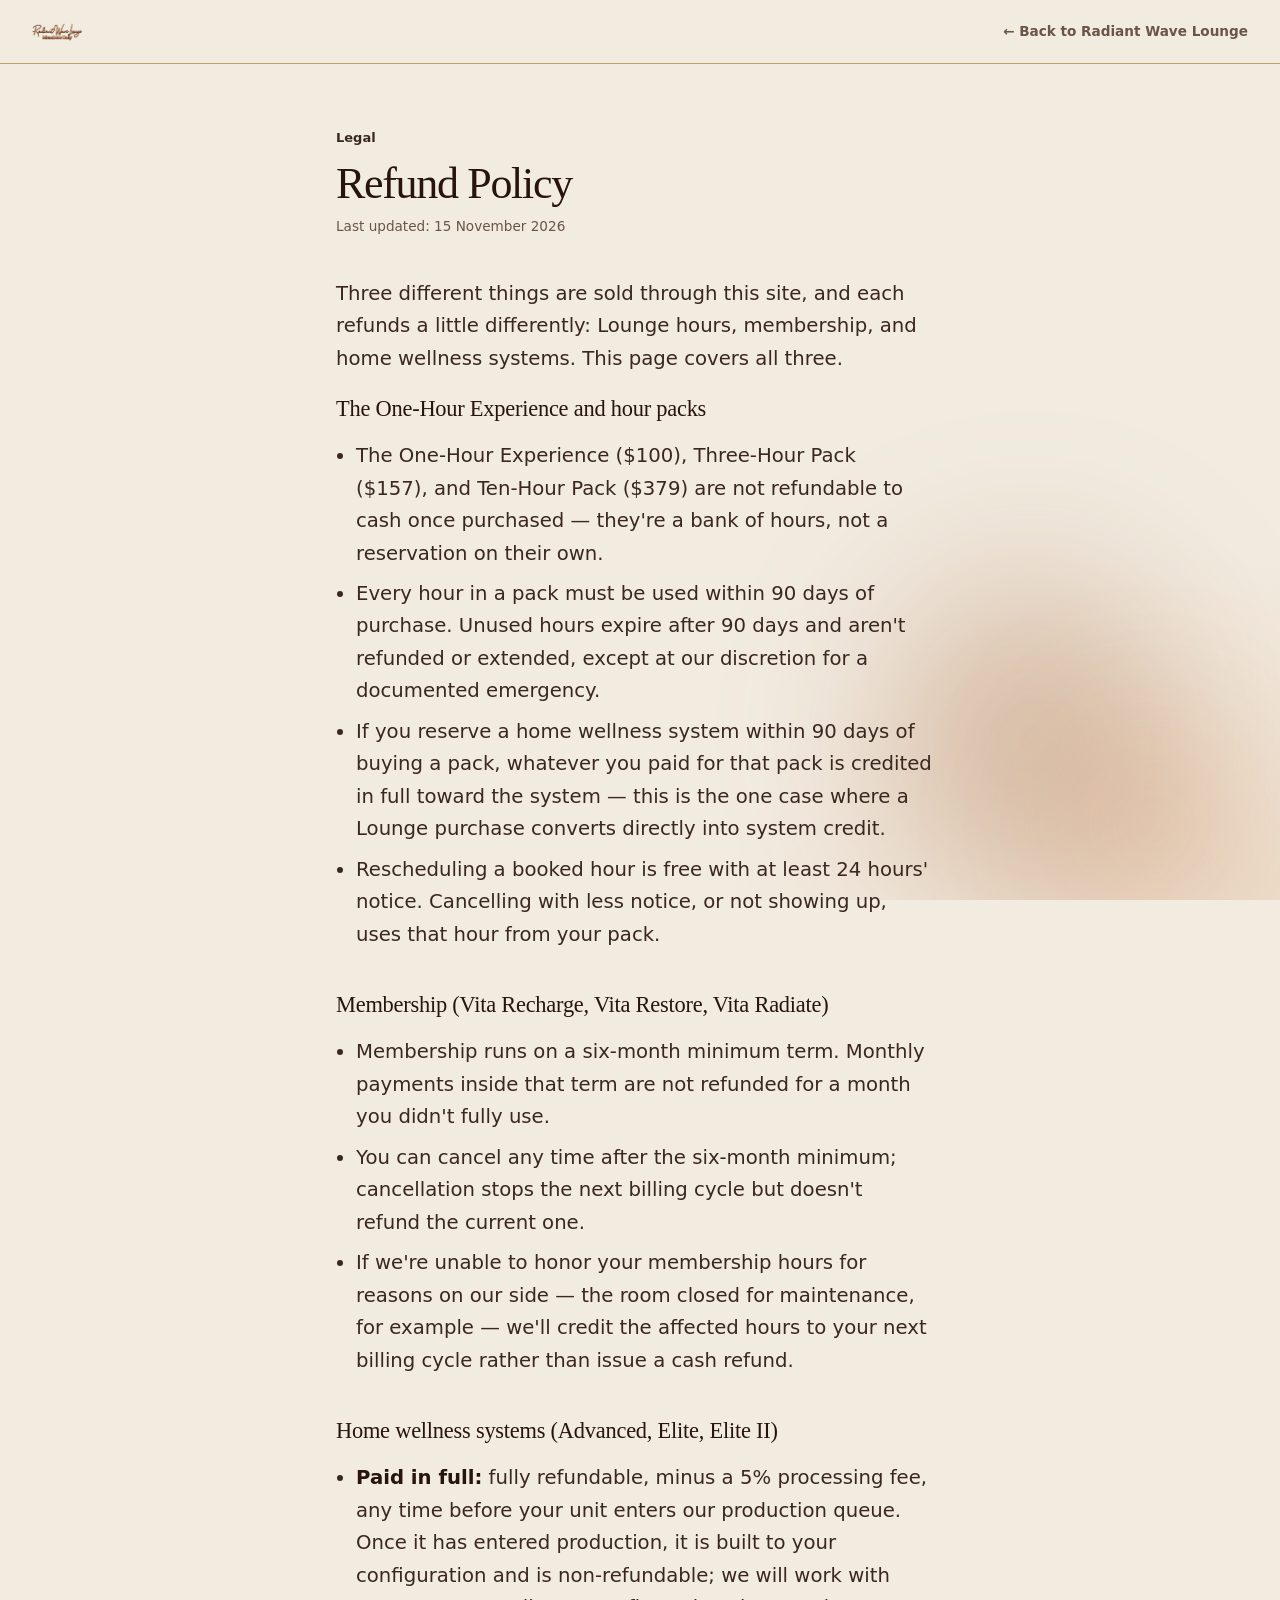
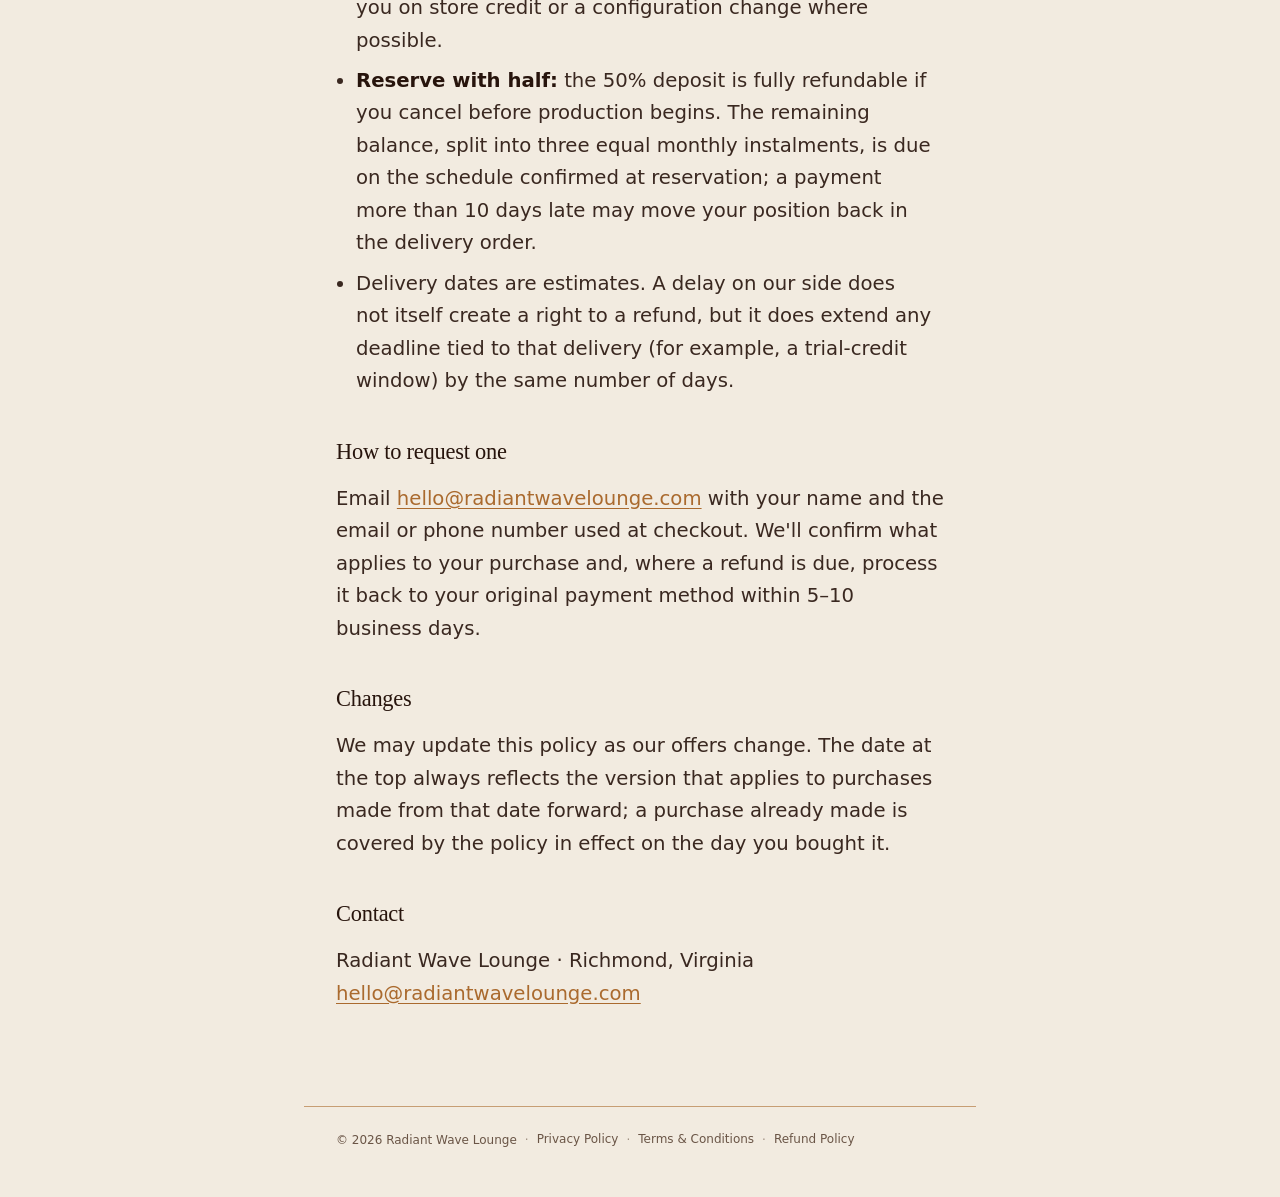
==== commit ede2bffb: "S9 + legal: One-Hour Experience, 90-day window for all passes, ten-hour walk-ins Co-Authored-By: Cla" ====
--- a/refund.html
+++ b/refund.html
@@ -29,9 +29,9 @@
 
   <p>Three different things are sold through this site, and each refunds a little differently: Lounge hours, membership, and home wellness systems. This page covers all three.</p>
 
-  <h2>Single hours and hour packs</h2>
+  <h2>The One-Hour Experience and hour packs</h2>
   <ul>
-    <li>The Single Hour ($100), Three-Hour Pack ($157), and Ten-Hour Pack ($379) are not refundable to cash once purchased — they're a bank of hours, not a reservation on their own.</li>
+    <li>The One-Hour Experience ($100), Three-Hour Pack ($157), and Ten-Hour Pack ($379) are not refundable to cash once purchased — they're a bank of hours, not a reservation on their own.</li>
     <li>Every hour in a pack must be used within 90 days of purchase. Unused hours expire after 90 days and aren't refunded or extended, except at our discretion for a documented emergency.</li>
     <li>If you reserve a home wellness system within 90 days of buying a pack, whatever you paid for that pack is credited in full toward the system — this is the one case where a Lounge purchase converts directly into system credit.</li>
     <li>Rescheduling a booked hour is free with at least 24 hours' notice. Cancelling with less notice, or not showing up, uses that hour from your pack.</li>
--- a/assets/css/idecide.css
+++ b/assets/css/idecide.css
@@ -13,25 +13,32 @@
   color-scheme: light;
 
   /* ground */
-  --paper:#EFE9DC;
-  --paper-lift:#F6F2E9;      /* the warm side of the field */
-  --paper-deep:#E5DDCC;
-  --paper-sink:#DCD2BE;      /* the far corner of the field */
-  --paper-edge:#D3C8B2;
+  --paper:#F2EBE0;           /* warm cream ground (sampled from the mockups) */
+  --paper-lift:#F8F3EA;      /* ivory cards and panels */
+  --paper-deep:#E9DFD0;
+  --paper-sink:#E6D6C2;
+  --paper-edge:#C79E74;      /* card and panel border */
+  --paper-edge-soft:#DCC4A6; /* the same line, one step quieter */
   --line:#00000012;
 
   /* ink */
-  --ink:#231B14;
-  --ink-mid:#5C4E42;
-  --ink-soft:#6E5F52;
+  --ink:#27140C;             /* near-black brown: headlines */
+  --ink-mid:#3A2820;         /* body copy */
+  --ink-soft:#6A5546;
 
   /* copper and its patina */
-  --copper:#9A5527;
-  --copper-deep:#7E4218;
-  --copper-lift:#B96C34;
-  --copper-glow:#C8763C;
-  --copper-wash:#9A552710;
-  --copper-wash-2:#9A55271F;
+  --copper:#AA6A2E;          /* bronze: the italic in a headline */
+  --copper-deep:#84401A;     /* bold copper words in running text */
+  --copper-lift:#BC7A38;
+  --bronze-top:#BE7B37;      /* the italic's light-to-dark grade */
+  --bronze-low:#9C5C26;
+  --btn-top:#AC6233;         /* filled button grade, sampled */
+  --btn-low:#934F23;
+  --rule:#A35A24;            /* the short rule and dividers */
+  --eyebrow:#6B2A0E;
+  --copper-glow:#D6A070;
+  --copper-wash:#A9724312;
+  --copper-wash-2:#A9724324;
   --patina:#4E6F66;
   --warn:#8E3B2A;
 
@@ -46,8 +53,8 @@
   --lift-2:0 2px 4px #3A200C0F, 0 10px 24px -14px #3A200C2E;
   --lift-3:0 4px 10px #3A200C14, 0 22px 48px -20px #3A200C3D;
 
-  --serif:"Source Serif 4",Georgia,"Times New Roman",serif;
-  --ui:"Karla",ui-sans-serif,system-ui,-apple-system,"Segoe UI",sans-serif;
+  --serif:"Newsreader",Georgia,"Times New Roman",serif;
+  --ui:"Albert Sans",ui-sans-serif,system-ui,-apple-system,"Segoe UI",sans-serif;
   --mono:ui-monospace,"Cascadia Code",Consolas,monospace;
 
   --measure:36rem;
@@ -1925,6 +1932,14 @@
 }
 .form__status{font-family:var(--ui);font-size:.875rem;color:var(--warn);margin:.9rem 0 0}
 
+.ghl-embed__frame{
+  position:relative;
+  width:100%;
+  border-radius:var(--radius-sm);
+  overflow:hidden;
+}
+.ghl-embed__frame iframe{display:block;width:100%;border:none;border-radius:8px}
+
 /* The required company disclaimer - same quiet weight as a form's own
    footnote, wherever it ends up sitting instead. */
 .disclaimer{
@@ -2013,9 +2028,10 @@
   z-index:11;
   display:flex;
   align-items:center;
-  flex-wrap:wrap;
+  flex-wrap:nowrap;
+  white-space:nowrap;
   gap:.5rem;
-  max-width:min(92vw,26rem);
+  max-width:none;
   font-family:var(--ui);
   font-size:.75rem;
   line-height:1.4;
@@ -2039,10 +2055,12 @@
     right:clamp(1rem,2.5vw,1.6rem);
     bottom:calc(clamp(1rem,2.5vh,1.6rem) + 2.65rem);
     max-width:none;
+    flex-wrap:wrap;
+    white-space:normal;
     justify-content:center;
     text-align:center;
   }
-  .legal__copy{display:none}
+  .legal__copy,.legal__copy + .legal__sep{display:none}
 }
 
 /* ==================================================================
@@ -2086,3 +2104,933 @@
   }
   .choice:hover,.choice--primary:hover,.tile:hover,.rung:hover,.btn:hover{translate:0}
 }
+
+/* ==================================================================
+   NOVEMBER 2026 DIRECTION
+   Plain warm cream, one soft copper glow low in the right corner,
+   Cormorant for headlines and plan names, Manrope for everything a
+   visitor reads or presses. Set last so it wins over the earlier
+   layers at equal specificity; the dark film slides keep their own
+   tokens and are untouched.
+   ================================================================== */
+
+body{font-family:var(--ui)}
+body:not(.is-dark){
+  background-color:var(--paper);
+  background-image:radial-gradient(55% 50% at 100% 100%, #D9A57A30 0%, #D9A57A10 50%, transparent 80%);
+}
+/* no grain, no texture: the ground is a plain surface */
+body:not(.is-dark)::after{display:none}
+
+/* --- headlines -------------------------------------------------- */
+.head{font-family:var(--serif);font-weight:500;letter-spacing:-.012em}
+.head .accent{color:var(--copper);font-style:italic;font-weight:500}
+.slide--display .head .accent{font-weight:600}
+/* Cormorant sets old-style figures by default; prices want even ones */
+.head,.offer__amount,.offer__name,.member-note__big,.explore__title,.form__title,.offers__title{
+  font-variant-numeric:lining-nums;
+  font-feature-settings:"lnum" 1;
+}
+
+/* sans accents run in the deeper copper: they are small text, and
+   #A97243 is too light to read comfortably at body size */
+.prose .accent,
+.choice__text .accent{color:var(--copper-deep);font-weight:700}
+.prose strong{font-weight:700;color:var(--ink)}
+
+.slide--display .head{
+  font-weight:600;
+  font-size:clamp(2.9rem,5.4vw + .4rem,6.1rem);
+  line-height:.98;
+  letter-spacing:-.018em;
+  color:var(--ink);
+  text-wrap:initial;
+}
+.slide--display .head__lead{
+  font-size:.56em;
+  line-height:1.15;
+  color:var(--ink);
+  font-weight:400;
+  letter-spacing:-.01em;
+  margin-bottom:.12em;
+}
+
+/* the short copper rule that opens each banner */
+.slide--display:not(.slide--banner) .cols__head::before{
+  content:"";
+  display:block;
+  width:clamp(3.5rem,6vw,5.5rem);
+  height:2px;
+  background:var(--copper);
+  margin-bottom:clamp(1.75rem,3.5vh,2.5rem);
+}
+
+.slide--display .eyebrow{
+  font-family:var(--ui);
+  font-size:clamp(.78rem,.25vw + .7rem,.95rem);
+  font-weight:600;
+  letter-spacing:.26em;
+  text-transform:uppercase;
+  color:var(--copper-deep);
+  margin:0 0 clamp(1.25rem,2.5vh,1.75rem);
+}
+.eyebrow--mark{display:flex;align-items:center;gap:1rem}
+.eyebrow__mark{display:inline-grid;color:var(--copper-deep)}
+.eyebrow__mark svg{width:2.4rem;height:2.4rem}
+
+/* --- the two-column banner -------------------------------------- */
+@media (min-width:1000px){
+  .slide--display .cols{
+    grid-template-columns:minmax(0,.92fr) minmax(0,1.08fr);
+    gap:clamp(3rem,6vw,7rem);
+    align-items:center;
+  }
+  .slide--display .cols__head{position:static}
+  /* passes: the hook takes a third, the three offers the rest */
+  .slide--display.slide--split-third .cols{
+    grid-template-columns:minmax(0,1fr) minmax(0,2.05fr);
+    gap:clamp(2.5rem,4.5vw,5rem);
+    align-items:center;
+  }
+  /* a third of the width: the hook steps down so each line holds */
+  .slide--split-third .head{font-size:clamp(2.5rem,2.9vw + .3rem,4.1rem)}
+  .slide--split-third .eyebrow{letter-spacing:.2em}
+}
+.slide--display .cols__head .prose--lede,
+.slide--display .cols__head .prose{
+  margin-top:clamp(1.5rem,3vh,2.25rem);
+  font-size:clamp(1.08rem,.45vw + .95rem,1.4rem);
+  line-height:1.55;
+  color:var(--ink);
+  max-width:34rem;
+}
+.slide--display .cols__body .prose--lede{font-size:clamp(1.05rem,.35vw + .95rem,1.3rem);color:var(--ink);line-height:1.5}
+
+.prose--benefit{font-weight:500}
+.prose--title{
+  font-family:var(--ui);
+  font-size:clamp(1.35rem,.7vw + 1.1rem,1.95rem);
+  font-weight:700;
+  line-height:1.25;
+  letter-spacing:-.01em;
+  color:var(--ink);
+  margin:0 0 .6rem;
+}
+.prose--fact{
+  border-top:1px solid var(--paper-edge);
+  padding-top:1.6rem;
+  margin-top:1.75rem;
+  color:var(--ink);
+  font-size:1.05rem;
+}
+
+/* --- answer cards and actions ----------------------------------- */
+.slide--display .cols__body .choices{grid-template-columns:minmax(0,1fr);gap:1rem}
+.slide--display .choice{border-radius:22px}
+.slide--display .choice--secondary{font-size:clamp(1.05rem,.45vw + .9rem,1.35rem);min-height:clamp(4.2rem,1.4vw + 3.6rem,5.4rem)}
+
+.choice--secondary{
+  background:var(--paper-lift);
+  border-color:var(--paper-edge);
+  box-shadow:0 1px 2px #3A200C0A,0 10px 26px -18px #3A200C33;
+  color:var(--ink);
+}
+.choice--secondary:hover{
+  background:#FFFDF9;
+  border-color:var(--copper-deep);
+  color:var(--ink);
+  box-shadow:0 2px 4px #3A200C0F,0 16px 34px -20px #3A200C47;
+}
+.choice__arrow{border-color:var(--copper-deep);color:var(--copper-deep);width:2.5rem;height:2.5rem;font-size:1.05rem}
+
+/* primary: matte deep copper */
+.choice--primary,
+.btn,
+.btn--fill{
+  background:var(--copper-deep);
+  border-color:var(--copper-deep);
+  color:#FFF8EF;
+  box-shadow:0 2px 4px #3A200C14,0 14px 28px -18px #5A2E1080;
+}
+.choice--primary:hover,
+.btn:hover{
+  background:#7D4B2E;
+  box-shadow:0 2px 4px #3A200C1A,0 18px 32px -18px #5A2E1099;
+}
+.choice--primary .choice__arrow{border-color:#FFF3E2B3;color:#FFF8EF}
+.choice--primary{font-weight:600}
+
+/* outlined secondary: warm ivory with a fine copper line */
+.choice--outline,
+.btn--outline{
+  background:var(--paper-lift);
+  border:1px solid var(--paper-edge);
+  color:var(--ink);
+  box-shadow:none;
+}
+.choice--outline{font-weight:600}
+.choice--outline:hover,
+.btn--outline:hover{
+  background:#FFFDF9;
+  border-color:var(--copper-deep);
+  color:var(--ink);
+  box-shadow:0 10px 24px -18px #3A200C47;
+}
+.choice--outline .choice__arrow{border:0;width:auto;height:auto;font-size:1.35rem}
+
+/* a text link with its arrow - tertiary */
+.choice--link{
+  grid-column:1/-1;
+  justify-content:flex-start;
+  gap:.6rem;
+  min-height:0;
+  width:auto;
+  padding:.5rem .1rem;
+  background:none;
+  border:0;
+  box-shadow:none;
+  color:var(--ink);
+  font-weight:500;
+}
+.choice--link .choice__text{flex:0 1 auto}
+.choice--link:hover{color:var(--copper-deep);translate:0;box-shadow:none;background:none}
+.choice--link:hover .choice__text{text-decoration:underline;text-underline-offset:4px}
+.choice__arrow--bare{border:0;width:auto;height:auto;font-size:1.2rem}
+
+.choice:focus-visible,
+.btn:focus-visible{outline:2px solid var(--copper-deep);outline-offset:3px}
+
+/* --- buttons ---------------------------------------------------- */
+.btn{
+  justify-content:center;
+  gap:.85rem;
+  border-radius:14px;
+  padding:1rem 1.6rem;
+  font-size:clamp(1rem,.2vw + .95rem,1.1rem);
+  font-weight:600;
+}
+.btn--outline{color:var(--ink)}
+.btn:disabled,.btn:disabled:hover{background:var(--paper-edge);border-color:var(--paper-edge);color:#FFF8EF;box-shadow:none}
+.btn--block{width:100%;position:relative;padding-block:1.15rem;font-size:clamp(1.05rem,.5vw + .9rem,1.35rem)}
+.btn--block .arrow--circle{position:absolute;right:1.25rem}
+.arrow{display:inline-grid;place-items:center;flex:0 0 auto}
+.arrow svg{width:1.25em;height:1.25em}
+.arrow--circle svg{width:2.1rem;height:2.1rem}
+
+/* --- the reservation form as a panel ----------------------------- */
+.form--panel{
+  margin:0;
+  background:var(--paper-lift);
+  border:1px solid var(--paper-edge);
+  border-radius:28px;
+  padding:clamp(1.5rem,3vw,2.6rem);
+  box-shadow:0 2px 6px #3A200C0A,0 30px 60px -40px #3A200C59;
+}
+.form--panel .form__title{
+  font-family:var(--serif);
+  font-size:clamp(2rem,2.4vw + .8rem,3rem);
+  font-weight:600;
+  line-height:1.05;
+  letter-spacing:-.015em;
+  margin:0 0 1.25rem;
+}
+.form--panel .form__grid{grid-template-columns:repeat(2,minmax(0,1fr));gap:1.1rem 1.5rem}
+.form--panel .field label{font-size:.95rem;font-weight:600;color:var(--ink)}
+.form--panel .field input,
+.form--panel .field select{
+  background:#FFFEFB;
+  border-color:var(--paper-edge-soft);
+  border-radius:10px;
+  padding:.8rem .95rem;
+  font-family:var(--ui);
+  font-size:1rem;
+}
+.form--panel .field input:hover,
+.form--panel .field select:hover{border-color:var(--paper-edge)}
+.form--panel .field input:focus,
+.form--panel .field select:focus{border-color:var(--copper-deep);box-shadow:0 0 0 3px var(--copper-wash-2);background:#FFFEFB}
+.form--panel .consent{color:var(--ink-mid);font-size:.9rem;max-width:none}
+.form--panel .consent input{accent-color:var(--copper-deep);width:20px;height:20px}
+.form--panel .form__submit{margin-top:1.4rem}
+.form--panel .form__status{font-size:.95rem}
+@media (max-width:620px){
+  .form--panel .form__grid{grid-template-columns:minmax(0,1fr)}
+}
+
+/* --- Explore Radiant Wave panel ---------------------------------- */
+.explore{
+  background:var(--paper-lift);
+  border:1px solid var(--paper-edge);
+  border-radius:28px;
+  padding:clamp(1.6rem,3vw,2.75rem);
+  box-shadow:0 2px 6px #3A200C0A,0 30px 60px -40px #3A200C59;
+}
+.explore__title{
+  font-family:var(--serif);
+  font-size:clamp(2.2rem,2.6vw + .9rem,3.4rem);
+  font-weight:500;
+  line-height:1.02;
+  letter-spacing:-.015em;
+  margin:0 0 .4rem;
+  color:var(--ink);
+}
+.explore__intro{margin:0 0 1.4rem;font-size:clamp(1rem,.3vw + .92rem,1.2rem);color:var(--ink)}
+.explore__rows{margin:0 0 1.75rem}
+.explore__row{padding:.9rem 0}
+.explore__row + .explore__row{border-top:1px solid var(--paper-edge-soft)}
+.explore__row dt{font-weight:700;font-size:clamp(1.02rem,.3vw + .95rem,1.2rem);color:var(--ink)}
+.explore__row dd{margin:.15rem 0 0;color:var(--ink-mid)}
+.explore__caption{text-align:center;margin:.9rem 0 0;color:var(--ink);font-size:1rem;letter-spacing:.01em}
+
+/* --- membership note beside the passes --------------------------- */
+.member-note{
+  margin-top:clamp(1.75rem,3.5vh,2.5rem);
+  padding-top:1.5rem;
+  border-top:1px solid var(--paper-edge);
+  max-width:30rem;
+}
+.member-note__kicker{
+  font-family:var(--ui);
+  font-size:1rem;
+  font-weight:700;
+  color:var(--ink);
+  margin:0 0 .4rem;
+}
+.member-note__text{margin:0 0 1rem;color:var(--ink-mid);line-height:1.55}
+.member-note__save{margin:0 0 .85rem;line-height:1.15}
+.member-note__big{
+  display:block;
+  font-family:var(--serif);
+  font-size:clamp(2.1rem,2vw + 1.1rem,2.9rem);
+  font-weight:700;
+  color:var(--copper-deep);
+  letter-spacing:-.01em;
+}
+.member-note__vs{display:block;margin-top:.2rem;font-weight:600;color:var(--ink)}
+.member-note__detail{margin:0 0 1rem;color:var(--ink-mid);font-size:.97rem;line-height:1.55}
+.member-note__detail strong{color:var(--ink);font-weight:700}
+.member-note__italic{
+  font-family:var(--serif);
+  font-style:italic;
+  font-weight:500;
+  font-size:clamp(1.55rem,1vw + 1.1rem,2rem);
+  color:var(--copper);
+  margin:0 0 .6rem;
+  line-height:1.15;
+}
+.member-note__terms{margin:0 0 1.4rem;color:var(--ink);font-size:.97rem;line-height:1.6}
+.member-note__action{width:100%;justify-content:space-between}
+
+/* --- offers: membership cards and pass columns ------------------- */
+.offers{min-width:0}
+.offers__title{
+  font-family:var(--serif);
+  font-size:clamp(2rem,1.8vw + 1rem,2.8rem);
+  font-weight:600;
+  line-height:1.05;
+  letter-spacing:-.012em;
+  margin:0;
+  color:var(--ink);
+}
+.offers__intro{
+  margin:.35rem 0 0;
+  padding-bottom:1.25rem;
+  border-bottom:1px solid var(--paper-edge);
+  color:var(--copper-deep);
+  font-weight:600;
+}
+.offers__list{
+  list-style:none;
+  margin:0;
+  padding:0;
+  display:grid;
+  grid-template-columns:repeat(var(--cols,3),minmax(0,1fr));
+  grid-template-rows:repeat(var(--rows,8),auto);
+  column-gap:clamp(1rem,2vw,1.75rem);
+}
+.offer{
+  grid-row:span var(--rows,8);
+  display:grid;
+  grid-template-rows:subgrid;
+  row-gap:0;
+  min-width:0;
+}
+.offer__cell{margin:0}
+.offer__name{
+  font-family:var(--serif);
+  font-weight:600;
+  font-size:clamp(1.7rem,1.4vw + .9rem,2.4rem);
+  line-height:1.05;
+  letter-spacing:-.01em;
+  color:var(--ink);
+}
+.offer__price{display:flex;align-items:baseline;flex-wrap:wrap;gap:.45rem}
+.offer__amount{
+  font-family:var(--serif);
+  font-weight:700;
+  font-size:clamp(2.6rem,2vw + 1.6rem,3.6rem);
+  line-height:1;
+  letter-spacing:-.01em;
+  color:var(--ink);
+}
+.offer__per{font-size:1.05rem;color:var(--ink);font-weight:500}
+.offer__hours-main{display:block;font-weight:700;color:var(--copper-deep);font-size:clamp(1.15rem,.5vw + 1rem,1.45rem);line-height:1.25}
+.offer__hours-note{display:block;font-size:.95rem;font-weight:600;color:var(--ink);margin-top:.1rem}
+.offer__rate{color:var(--ink);font-size:1rem}
+.offer__text{color:var(--ink-mid);font-size:.98rem;line-height:1.5}
+.offer__validity{color:var(--ink);font-size:.95rem;font-weight:600}
+.offer__features{list-style:none;padding:0;color:var(--ink);font-size:.98rem;line-height:1.45}
+.offer__features li{position:relative;padding-left:1.7rem;margin:.45rem 0}
+.offer__features li::before{
+  content:"";
+  position:absolute;left:0;top:.2em;
+  width:1.05rem;height:1.05rem;
+  background:var(--copper-deep);
+  -webkit-mask:url("data:image/svg+xml,%3Csvg xmlns='http://www.w3.org/2000/svg' viewBox='0 0 24 24' fill='none' stroke='black' stroke-width='2.4' stroke-linecap='round' stroke-linejoin='round'%3E%3Cpath d='M4 12.5l5 5L20 6.5'/%3E%3C/svg%3E") center/contain no-repeat;
+          mask:url("data:image/svg+xml,%3Csvg xmlns='http://www.w3.org/2000/svg' viewBox='0 0 24 24' fill='none' stroke='black' stroke-width='2.4' stroke-linecap='round' stroke-linejoin='round'%3E%3Cpath d='M4 12.5l5 5L20 6.5'/%3E%3C/svg%3E") center/contain no-repeat;
+}
+.offer__action{align-self:end}
+.offer__action .btn{width:100%;padding:.85rem 1rem;white-space:nowrap;gap:.6rem}
+.offers--columns .offer__action .btn{font-size:clamp(.92rem,.25vw + .82rem,1.05rem)}
+
+/* cards: memberships */
+.offers--cards .offers__list{margin-top:clamp(1.5rem,3vh,2.25rem);row-gap:0}
+.offers--cards .offer{
+  background:var(--paper-lift);
+  border:1px solid var(--paper-edge-soft);
+  border-radius:24px;
+  padding:clamp(1.4rem,2vw,2rem) clamp(1.1rem,1.8vw,1.75rem);
+  text-align:center;
+  box-shadow:0 1px 3px #3A200C08,0 22px 44px -36px #3A200C40;
+}
+.offers--cards .offer--emphasis{
+  border:2px solid var(--copper-deep);
+  box-shadow:0 2px 6px #3A200C10,0 30px 50px -30px #5A2E1066;
+}
+.offers--cards .offer__name{padding-bottom:.9rem}
+.offers--cards .offer__price{justify-content:center;padding:.9rem 0;border-top:1px solid var(--paper-edge-soft)}
+.offers--cards .offer__hours{padding-top:.9rem;border-top:1px solid var(--paper-edge-soft)}
+.offers--cards .offer__rate{padding:.25rem 0 .9rem}
+.offers--cards .offer__features{text-align:left;border-top:1px solid var(--paper-edge-soft);padding-top:.75rem;margin-bottom:1.25rem}
+.offers__footnote{text-align:center;color:var(--ink-mid);font-size:.92rem;margin:.35rem 0 0;line-height:1.5}
+.offers--cards .offers__list + .offers__footnote{margin-top:1.4rem}
+
+/* columns: passes, open, divided by fine copper rules */
+.offers--columns .offers__list{column-gap:0;margin-top:1.75rem}
+.offers--columns .offer{padding:0 clamp(1rem,2vw,1.75rem)}
+.offers--columns .offer + .offer{border-left:1px solid var(--paper-edge)}
+.offers--columns .offer:first-child{padding-left:0}
+.offers--columns .offer:last-child{padding-right:0}
+.offers--columns .offer__name{font-size:clamp(1.5rem,1.1vw + .9rem,2.05rem);padding-bottom:.85rem}
+.offers--columns .offer__price{padding-bottom:.65rem}
+.offers--columns .offer__amount{font-size:clamp(2.4rem,1.8vw + 1.4rem,3.3rem)}
+.offers--columns .offer__hours{padding-bottom:.25rem}
+.offers--columns .offer__rate{padding-bottom:.8rem;color:var(--ink-mid)}
+.offers--columns .offer__text{padding-bottom:.8rem}
+.offers--columns .offer__validity{padding-bottom:1.4rem}
+
+/* Between tablet and a wide desktop a third is too narrow for the hook
+   and two thirds too narrow for three columns: the hook goes on top
+   and the passes keep the full width, still side by side. */
+@media (max-width:1399px) and (min-width:1000px){
+  .slide--display.slide--split-third .cols{grid-template-columns:minmax(0,1fr);gap:2.5rem}
+  .slide--split-third .member-note{max-width:40rem}
+}
+@media (max-width:760px){
+  .offers__list{grid-template-columns:minmax(0,1fr);row-gap:1.25rem}
+  .offer{grid-row:auto;display:flex;flex-direction:column}
+  .offers--columns .offer{padding:1.4rem 0 0}
+  .offers--columns .offer + .offer{border-left:0;border-top:1px solid var(--paper-edge)}
+  .offers--columns .offer__validity{padding-bottom:1rem}
+  .offers--cards .offers__list{row-gap:1.25rem}
+  .offer__action{align-self:stretch}
+}
+
+/* --- banner: one centred column (memberships) -------------------- */
+.slide--banner{max-width:84rem}
+.slide--banner .cols{grid-template-columns:minmax(0,1fr) !important;gap:clamp(.5rem,1.5vh,1rem)}
+.slide--banner .cols__head{text-align:center;position:static}
+.slide--banner .eyebrow{text-align:center}
+.slide--banner .head{font-size:clamp(2.6rem,4.4vw + .4rem,5.2rem);line-height:.98}
+.slide--banner .prose--center{text-align:center;margin-inline:auto;max-width:none}
+.slide--banner .prose--terms{text-align:center;margin:.35rem auto 0;font-weight:700;color:var(--ink);letter-spacing:.03em}
+.slide--display.slide--banner .cols__body .choices{display:flex;flex-wrap:wrap;justify-content:center;gap:.25rem 3.5rem;margin-top:1.1rem}
+/* the legal line is fixed low on the page; leave the address room */
+@media (min-width:720px){
+  .stage:has(.slide--banner){padding-bottom:clamp(4.5rem,9vh,6rem)}
+}
+.slide--banner .choice--link{color:var(--copper-deep);font-weight:600}
+.slide--banner .choice--link .choice__text{text-decoration:underline;text-underline-offset:4px}
+.slide--banner .choice--link .choice__arrow{display:none}
+.slide__footer{
+  text-align:center;
+  margin:1.25rem 0 0;
+  font-weight:600;
+  letter-spacing:.06em;
+  color:var(--ink);
+}
+
+/* phones: the banners stack in reading order and the headline steps down */
+@media (max-width:999px){
+  .slide--display .cols{gap:1.75rem}
+  .slide--display .cols__head{position:static}
+}
+@media (max-width:520px){
+  .slide--display .head{font-size:clamp(2.5rem,11vw,3.4rem)}
+  .slide--banner .head{font-size:clamp(2.2rem,9.5vw,3rem)}
+  .offers--cards .offer{padding:1.4rem 1.1rem}
+}
+
+/* ==================================================================
+   THE MOCKUP TYPE, EVERYWHERE
+   Newsreader at display size for every headline: tight, high
+   contrast, the closing words in a graded bronze italic. Albert
+   Sans for everything read or pressed, set large enough to read
+   from arm's length. Colours are sampled from the approved
+   mockups. Every editorial slide uses it ("display": true).
+   ================================================================== */
+
+.head{
+  font-family:var(--serif);
+  font-optical-sizing:auto;
+  font-weight:400;
+  letter-spacing:-.03em;
+  color:var(--ink);
+}
+.slide--display .head{
+  font-weight:400;
+  font-size:clamp(2.8rem,5vw + .5rem,6.4rem);
+  line-height:.98;
+  letter-spacing:-.035em;
+}
+/* long two-line headlines step down so each line holds */
+.slide--display .head--long{font-size:clamp(2.5rem,3.7vw + .5rem,4.9rem);line-height:1.02}
+.slide--display .head__lead{
+  font-size:.6em;
+  letter-spacing:-.025em;
+  font-weight:400;
+  color:var(--ink);
+  margin-bottom:.06em;
+}
+
+/* the bronze italic, graded top to bottom like the mockup */
+.head .accent,
+.slide--display .head .accent{
+  font-style:italic;
+  font-weight:400;
+  letter-spacing:-.025em;
+  color:var(--copper);
+  background:linear-gradient(180deg,var(--bronze-top) 10%,var(--bronze-low) 95%);
+  -webkit-background-clip:text;
+          background-clip:text;
+  -webkit-text-fill-color:transparent;
+  padding-right:.06em;            /* the italic overhang stays inside the clip */
+  -webkit-box-decoration-break:clone;
+          box-decoration-break:clone;
+}
+@media (forced-colors:active){
+  .head .accent{-webkit-text-fill-color:currentColor;background:none}
+}
+
+.slide--display:not(.slide--banner) .cols__head::before{background:var(--rule);height:2px}
+.slide--display .eyebrow{color:var(--eyebrow);font-weight:500;letter-spacing:.28em}
+.eyebrow__mark{color:var(--copper-deep)}
+
+/* --- running text: big, warm, easy to read ---------------------- */
+.prose .accent,
+.choice__text .accent{color:var(--copper-deep);font-weight:800}
+.prose strong{font-weight:800;color:#1F0C06}
+
+.slide--display .cols__head .prose,
+.slide--display .cols__head .prose--lede{
+  font-size:clamp(1.12rem,.55vw + .95rem,1.55rem);
+  line-height:1.5;
+  color:var(--ink-mid);
+}
+.slide--display .cols__body .prose{
+  font-size:clamp(1.06rem,.42vw + .92rem,1.38rem);
+  line-height:1.55;
+  color:var(--ink-mid);
+  max-width:40rem;
+}
+.slide--display .cols__body .prose--lede{color:var(--ink)}
+.prose--title{font-weight:800;letter-spacing:-.01em;color:var(--ink)}
+.prose--fact{border-top-color:var(--rule)}
+
+/* --- answer cards ------------------------------------------------ */
+.slide--display .choice{border-radius:26px}
+.choice--secondary{
+  background:var(--paper-lift);
+  border-color:var(--paper-edge);
+  box-shadow:0 1px 2px #3A200C0A,0 12px 28px -20px #3A200C40;
+  color:var(--ink);
+}
+.slide--display .choice--secondary{
+  font-size:clamp(1.08rem,.55vw + .9rem,1.5rem);
+  font-weight:400;
+  letter-spacing:.005em;
+}
+.choice__arrow{
+  border:1.6px solid var(--copper-deep);
+  color:var(--copper-deep);
+  width:2.75rem;height:2.75rem;
+  font-size:1.15rem;
+}
+
+/* --- buttons: graded copper, white text -------------------------- */
+.choice--primary,
+.btn,
+.btn--fill{
+  background:linear-gradient(180deg,var(--btn-top) 0%,var(--btn-low) 100%);
+  border-color:var(--btn-low);
+  color:#FFFFFF;
+  box-shadow:0 2px 4px #3A200C14,0 16px 30px -18px #5A2E1099;
+}
+.choice--primary:hover,
+.btn:hover{
+  background:linear-gradient(180deg,#B66B3A 0%,#8A4920 100%);
+  box-shadow:0 2px 4px #3A200C1A,0 20px 34px -18px #5A2E10AA;
+}
+.slide--display .choice--primary{font-weight:700;font-size:clamp(1.08rem,.55vw + .9rem,1.5rem)}
+.choice--primary .choice__arrow{border-color:#FFFFFFCC;color:#FFFFFF}
+.btn--outline,
+.choice--outline{background:#FAF2E6;border:1px solid #CC916C;color:var(--ink)}
+.btn--outline:hover,.choice--outline:hover{background:#FDF8F0;border-color:var(--copper-deep)}
+.slide--display .choice--outline{font-weight:700;font-size:clamp(1.05rem,.5vw + .9rem,1.45rem)}
+.choice--outline .choice__arrow{color:#B76C27}
+.slide--display .choice--link{font-size:clamp(1.02rem,.45vw + .9rem,1.35rem)}
+.choice--link .choice__arrow--bare{color:#A35A24}
+.choice--quiet{font-size:clamp(.98rem,.3vw + .9rem,1.15rem);color:var(--ink-soft)}
+
+/* --- panels, cards and the type inside them --------------------- */
+.form--panel,.explore{background:var(--paper-lift);border-color:var(--paper-edge)}
+.form--panel .form__title,
+.explore__title,
+.offers__title,
+.offer__name{font-family:var(--serif);font-weight:500;letter-spacing:-.025em}
+.offer__amount,.member-note__big{font-family:var(--serif);font-weight:600;letter-spacing:-.02em}
+.member-note__italic{font-family:var(--serif);font-style:italic;font-weight:400;color:var(--copper)}
+.offer__hours-main,.offers__intro{color:var(--copper-deep)}
+.offers--cards .offer--emphasis{border-color:var(--btn-low)}
+.offer__features li::before{background:var(--copper-deep)}
+
+/* --- the rest of the funnel in the same layout ------------------- */
+/* content-heavy right columns (tables, panels, tiles, images, plain
+   forms) read top-down: the headline holds the top of the left
+   column while the right scrolls */
+@media (min-width:1000px){
+  .slide--display .cols:has(.compare-wrap,.panels,.tiles,.media,.counter,.price,.summary,.form:not(.form--panel)){
+    align-items:start;
+  }
+  .slide--display .cols:has(.compare-wrap,.panels,.tiles,.media,.counter,.price,.summary) .cols__head{
+    position:sticky;
+    top:clamp(3.5rem,8vh,5.5rem);
+  }
+  /* tables need the width */
+  .slide--display.slide--wide .cols{grid-template-columns:minmax(0,.72fr) minmax(0,1.28fr)}
+}
+.slide--display .cols__body .aside{font-size:clamp(1rem,.3vw + .9rem,1.2rem)}
+.slide--display .cols__body .choices{margin-top:clamp(1.75rem,3vh,2.5rem)}
+/* plain forms on these slides sit in the ivory panel too */
+.slide--display .cols__body .form--panel{margin-top:1.75rem}
+.slide--display .cols__body > .form--panel:first-child{margin-top:0}
+
+/* fine-tuning against the mockups */
+.slide--display .head{font-size:clamp(2.8rem,5.5vw + .4rem,7rem);line-height:1.02}
+.slide--display .head--long{font-size:clamp(2.3rem,2.9vw + .55rem,4.4rem);line-height:1.04}
+.slide--split-third .head,
+.slide--banner .head{line-height:1.02}
+.slide--display .cols__body .prose--title{
+  font-size:clamp(1.4rem,.9vw + 1.05rem,2.15rem);
+  line-height:1.2;
+  font-weight:800;
+  color:var(--ink);
+  margin-bottom:.5rem;
+}
+.choice__arrow.choice__arrow--bare{border:0;width:auto;height:auto;font-size:1.3rem}
+@media (min-width:1000px){
+  .slide--display.slide--split-third .head{font-size:clamp(2.5rem,2.9vw + .3rem,4.1rem)}
+}
+.slide--display.slide--banner .head{font-size:clamp(2.6rem,4.4vw + .4rem,5.4rem)}
+@media (max-width:520px){
+  .slide--display .head{font-size:clamp(2.4rem,11vw,3.4rem)}
+  .slide--display .head--long{font-size:clamp(2.05rem,8.6vw,2.7rem)}
+  .slide--display.slide--banner .head{font-size:clamp(2.2rem,9.5vw,3rem)}
+}
+.slide--display.slide--banner .cols__body .prose--center{max-width:none}
+
+/* --- the focus menu three across (S7: "tilesAcross") ----------- */
+.slide--tiles-across .fboard{grid-template-columns:minmax(0,1fr);margin-top:0}
+.slide--tiles-across .fscreen{position:relative;top:auto;order:-1;justify-self:start;width:min(100%,19rem)}
+.slide--tiles-across .fboard .tiles{grid-template-columns:repeat(3,minmax(0,1fr))}
+@media (max-width:900px){
+  .slide--tiles-across .fboard .tiles{grid-template-columns:repeat(2,minmax(0,1fr))}
+}
+@media (max-width:560px){
+  .slide--tiles-across .fboard .tiles{grid-template-columns:minmax(0,1fr)}
+  .slide--tiles-across .fscreen{justify-self:center;width:min(100%,14rem)}
+}
+
+/* --- actions in one row across the page ("choicesRow") ---------- */
+.slide--choices-row > .choices,
+.slide--choices-row > .room > .choices{
+  grid-template-columns:repeat(var(--n,3),minmax(0,1fr));
+  margin-top:clamp(2rem,4vh,3rem);
+  gap:1rem;
+}
+.slide--choices-row > .choices[data-count="2"]{--n:2}
+.slide--choices-row > .choices[data-count="3"]{--n:3}
+.slide--choices-row > .choices[data-count="4"]{--n:4}
+.slide--choices-row.slide--display > .choices .choice{border-radius:26px;font-size:clamp(1.02rem,.45vw + .88rem,1.35rem)}
+@media (max-width:860px){
+  .slide--choices-row > .choices{grid-template-columns:minmax(0,1fr)}
+}
+.slide--display .head--xlong{font-size:clamp(2.1rem,2.45vw + .5rem,4rem)}
+@media (max-width:520px){ .slide--display .head--xlong{font-size:clamp(1.95rem,8vw,2.5rem)} }
+
+/* --- objections as open questions and answers ("open": true) ------ */
+.qa{display:grid;gap:0}
+.qa__item{padding:clamp(1.4rem,2.6vh,2rem) 0;border-top:1px solid var(--paper-edge)}
+.qa__item:first-child{padding-top:0;border-top:0}
+.qa__q{
+  font-family:var(--serif);
+  font-optical-sizing:auto;
+  font-weight:400;
+  font-size:clamp(1.65rem,1.5vw + 1rem,2.6rem);
+  line-height:1.1;
+  letter-spacing:-.025em;
+  color:var(--ink);
+  margin:0 0 .75rem;
+}
+.qa__a p{
+  margin:0 0 .85rem;
+  font-size:clamp(1rem,.3vw + .92rem,1.18rem);
+  line-height:1.6;
+  color:var(--ink-mid);
+  max-width:42rem;
+}
+.qa__a p:last-child{margin-bottom:0}
+/* the left column holds while the answers scroll */
+@media (min-width:1000px){
+  .slide--display .cols:has(.qa){align-items:start}
+  .slide--display .cols:has(.qa) .cols__head{position:sticky;top:clamp(3.5rem,8vh,5.5rem)}
+}
+
+/* S12 accordion: questions stay large, answers fold away */
+.qa__item{padding:0}
+.qa__item:first-child{border-top:0}
+.qa__sum{
+  list-style:none;
+  display:flex;
+  align-items:center;
+  justify-content:space-between;
+  gap:1.25rem;
+  padding:clamp(1.15rem,2.2vh,1.6rem) 0;
+  cursor:pointer;
+}
+.qa__item:first-child .qa__sum{padding-top:0}
+.qa__sum::-webkit-details-marker{display:none}
+.qa__sum .qa__q{margin:0;transition:color var(--fast) var(--ease)}
+.qa__sum:hover .qa__q{color:var(--copper-deep)}
+.qa__sum:focus-visible{outline:2px solid var(--copper-deep);outline-offset:4px;border-radius:6px}
+.qa__mark{
+  flex:0 0 auto;
+  width:2.5rem;height:2.5rem;
+  border:1.6px solid var(--copper-deep);
+  border-radius:50%;
+  position:relative;
+  transition:transform var(--base) var(--ease),background var(--fast);
+}
+.qa__mark::before,.qa__mark::after{
+  content:"";
+  position:absolute;left:50%;top:50%;
+  width:.9rem;height:1.6px;
+  background:var(--copper-deep);
+  translate:-50% -50%;
+}
+.qa__mark::after{rotate:90deg;transition:rotate var(--base) var(--ease)}
+.qa__item[open] .qa__mark::after{rotate:0deg}
+.qa__item[open] .qa__mark{background:var(--copper-wash)}
+.qa__a{padding:0 0 clamp(1.2rem,2.4vh,1.75rem)}
+@media (prefers-reduced-motion:reduce){
+  .qa__mark,.qa__mark::after{transition:none}
+}
+
+/* --- the smaller pieces, in the same family ----------------------- */
+/* note boxes: ivory with a copper edge, not the old green */
+.aside{background:var(--paper-lift);border:1px solid var(--paper-edge-soft);border-radius:18px;color:var(--ink-mid)}
+.aside::before{background:var(--rule) !important}
+/* a hardware line under a system headline */
+.slide--display .cols__head .spec{margin:clamp(1.1rem,2vh,1.5rem) 0 0;font-size:clamp(.98rem,.3vw + .9rem,1.15rem);color:var(--copper-deep);font-weight:600;letter-spacing:.01em}
+/* system price: the ivory panel, the number in the headline serif */
+.price{background:var(--paper-lift);border:1px solid var(--paper-edge);border-radius:22px;padding:clamp(1.1rem,2vw,1.6rem) clamp(1.25rem,2.2vw,1.9rem);box-shadow:0 1px 3px #3A200C08,0 22px 44px -36px #3A200C40}
+.price__now{font-family:var(--serif);font-weight:500;letter-spacing:-.025em;color:var(--ink);font-variant-numeric:lining-nums;font-size:clamp(2.6rem,2.2vw + 1.5rem,3.8rem);line-height:1}
+.price__was{font-family:var(--ui);color:var(--ink-soft)}
+.price__sub{color:var(--ink-mid);font-size:.95rem}
+/* the founding counter */
+.counter__n{font-family:var(--serif);font-weight:500;color:var(--copper);letter-spacing:-.03em;font-variant-numeric:lining-nums}
+.counter__n small{font-family:var(--ui);color:var(--ink-mid);font-weight:500}
+.counter__label{color:var(--ink-mid)}
+
+/* ==================================================================
+   S9, CALMER
+   One big moment (the headline), one quiet card (the membership
+   worth knowing about), one row of three passes that starts level
+   with the headline. Same words, fonts and colours.
+   ================================================================== */
+@media (min-width:1400px){
+  .slide--display.slide--split-third .cols{align-items:start;row-gap:0}
+  /* the passes begin level with the headline, not floating mid-page */
+  .slide--split-third .cols__body{padding-top:clamp(4.6rem,4vw + 1.6rem,5.6rem)}
+}
+
+/* the place line fits on one line */
+.slide--split-third .eyebrow{letter-spacing:.17em;font-size:clamp(.74rem,.18vw + .68rem,.86rem);white-space:nowrap}
+
+/* the membership note becomes one card with an order inside it */
+.slide--split-third .member-note{
+  margin-top:clamp(1.75rem,3.5vh,2.5rem);
+  padding:clamp(1.3rem,1.6vw,1.75rem);
+  border:1px solid var(--paper-edge-soft);
+  border-radius:22px;
+  background:var(--paper-lift);
+  box-shadow:0 1px 3px #3A200C08,0 22px 44px -36px #3A200C40;
+  max-width:32rem;
+}
+.slide--split-third .member-note__kicker{font-size:.95rem;margin:0 0 .3rem}
+.slide--split-third .member-note__text{font-size:.98rem;margin:0 0 1rem;color:var(--ink-mid)}
+/* the saving and what it is measured against read as one line */
+.slide--split-third .member-note__save{display:flex;flex-wrap:wrap;align-items:baseline;column-gap:.55rem;margin:0 0 .35rem}
+.slide--split-third .member-note__big{display:inline;font-size:clamp(1.65rem,1vw + 1.1rem,2.15rem);line-height:1.1}
+.slide--split-third .member-note__vs{display:inline;margin:0;font-size:1rem}
+.slide--split-third .member-note__detail{font-size:.92rem;margin:0 0 1.1rem}
+/* a fine rule, then the invitation and its terms */
+.slide--split-third .member-note__italic{
+  font-size:clamp(1.35rem,.7vw + 1rem,1.7rem);
+  margin:0 0 .35rem;
+  padding-top:1rem;
+  border-top:1px solid var(--paper-edge-soft);
+}
+.slide--split-third .member-note__terms{font-size:.92rem;margin:0 0 1.2rem;color:var(--ink-mid)}
+.slide--split-third .member-note__action{padding-block:.9rem}
+
+/* passes: even rhythm down each column */
+.slide--split-third .offers__intro{padding-bottom:1rem}
+.slide--split-third .offers--columns .offers__list{margin-top:1.5rem}
+.slide--split-third .offers--columns .offer__name{padding-bottom:.6rem}
+.slide--split-third .offers--columns .offer__price{padding-bottom:.9rem}
+.slide--split-third .offers--columns .offer__hours{padding-bottom:.15rem}
+.slide--split-third .offers--columns .offer__rate{padding-bottom:1rem;font-size:.95rem}
+.slide--split-third .offers--columns .offer__text{padding:1rem 0 .4rem;border-top:1px solid var(--paper-edge-soft);font-size:.95rem}
+.slide--split-third .offers--columns .offer__validity{padding-bottom:1.3rem;font-size:.92rem;color:var(--copper-deep)}
+@media (max-width:699px){
+  .slide--split-third .eyebrow{white-space:normal}
+}
+
+/* S9, revised: the three passes are boxed; the membership note is open */
+.slide--split-third .member-note{
+  padding:1.4rem 0 0;
+  border:0;
+  border-top:1px solid var(--paper-edge);
+  border-radius:0;
+  background:none;
+  box-shadow:none;
+}
+.slide--split-third .offers--columns .offers__list{column-gap:clamp(.9rem,1.4vw,1.4rem)}
+.slide--split-third .offers--columns .offer,
+.slide--split-third .offers--columns .offer:first-child,
+.slide--split-third .offers--columns .offer:last-child{
+  padding:clamp(1.25rem,1.6vw,1.6rem) clamp(1.1rem,1.4vw,1.4rem);
+  background:var(--paper-lift);
+  border:1px solid var(--paper-edge-soft);
+  border-radius:22px;
+  box-shadow:0 1px 3px #3A200C08,0 22px 44px -36px #3A200C40;
+}
+.slide--split-third .offers--columns .offer + .offer{border-left:1px solid var(--paper-edge-soft)}
+.slide--split-third .offers--columns .offer--emphasis,
+.slide--split-third .offers--columns .offer--emphasis + .offer{border-left-width:1px}
+.slide--split-third .offers--columns .offer--emphasis{border:2px solid var(--btn-low);box-shadow:0 2px 6px #3A200C10,0 30px 50px -30px #5A2E1066}
+.slide--split-third .offers--columns .offer__validity{padding-bottom:1.1rem}
+@media (max-width:760px){
+  .slide--split-third .offers--columns .offers__list{row-gap:1rem}
+  .slide--split-third .offers--columns .offer + .offer{border-top:1px solid var(--paper-edge-soft)}
+}
+@media (max-width:760px){
+  .slide--split-third .offers--columns .offer--emphasis{border:2px solid var(--btn-low)}
+}
+
+/* ==================================================================
+   S9 AS A BANNER (same arrangement as S10)
+   ================================================================== */
+.slide--banner .offers__title{text-align:center;margin-top:clamp(.75rem,2vh,1.5rem)}
+.slide--banner .offers__intro{text-align:center;border-bottom:0;padding-bottom:0}
+/* pass cards: description and validity sit in the card's own rhythm */
+.offers--cards .offer__text{padding:.9rem 0 .35rem;border-top:1px solid var(--paper-edge-soft);color:var(--ink-mid);font-size:.97rem}
+.offers--cards .offer__validity{padding-bottom:1.2rem;color:var(--copper-deep);font-size:.93rem}
+.offers--cards .offer__hours-main + .offer__hours-note{margin-top:.1rem}
+
+/* the membership note under the cards: one calm band in two halves -
+   the saving on the left, the invitation and its button on the right */
+.slide--banner .member-note{
+  max-width:none;
+  margin:clamp(1.75rem,4vh,2.75rem) 0 0;
+  padding:clamp(1.4rem,2.6vh,1.9rem) 0 0;
+  border:0;
+  border-top:1px solid var(--paper-edge);
+  border-radius:0;
+  background:none;
+  box-shadow:none;
+}
+@media (min-width:900px){
+  .slide--banner .member-note{
+    display:grid;
+    grid-template-columns:minmax(0,1.15fr) minmax(0,1fr);
+    grid-template-areas:
+      "kicker italic"
+      "text   terms"
+      "save   action"
+      "detail action";
+    column-gap:clamp(2rem,5vw,5rem);
+    align-items:start;
+  }
+  .slide--banner .member-note__kicker{grid-area:kicker}
+  .slide--banner .member-note__text{grid-area:text}
+  .slide--banner .member-note__save{grid-area:save}
+  .slide--banner .member-note__detail{grid-area:detail}
+  .slide--banner .member-note__italic{grid-area:italic;align-self:end}
+  .slide--banner .member-note__terms{grid-area:terms}
+  .slide--banner .member-note__action{grid-area:action;align-self:start;max-width:26rem}
+}
+.slide--banner .member-note__kicker{font-size:1rem;margin:0 0 .35rem}
+.slide--banner .member-note__text{margin:0 0 .8rem;font-size:1rem}
+.slide--banner .member-note__save{display:flex;flex-wrap:wrap;align-items:baseline;column-gap:.6rem;margin:0 0 .35rem}
+.slide--banner .member-note__big{display:inline;font-size:clamp(1.7rem,1vw + 1.15rem,2.3rem);line-height:1.1}
+.slide--banner .member-note__vs{display:inline;margin:0}
+.slide--banner .member-note__detail{font-size:.94rem;margin:0}
+.slide--banner .member-note__italic{font-size:clamp(1.45rem,.8vw + 1.05rem,1.9rem);margin:0 0 .35rem}
+.slide--banner .member-note__terms{font-size:.95rem;margin:0 0 1.1rem;color:var(--ink-mid)}
+/* the two halves replace the shared-row grid */
+@media (min-width:900px){
+  .slide--banner .member-note{
+    display:flex;
+    grid-template-areas:none;
+    justify-content:space-between;
+    align-items:center;
+    gap:clamp(2rem,5vw,5rem);
+  }
+  .slide--banner .member-note__half{flex:1 1 0;min-width:0}
+  .slide--banner .member-note__half--invite{flex:0 1 26rem}
+  .slide--banner .member-note__action{max-width:none;width:100%}
+}
+.slide--banner .member-note__half > *{grid-area:auto}
+.slide--banner .member-note__half--invite{margin-top:1.25rem}
+@media (min-width:900px){ .slide--banner .member-note__half--invite{margin-top:0} }
+@media (max-width:760px){
+  .offers__list{grid-template-rows:none}
+}
+
+/* S9 pass cards: one fine line only - between the price and the details */
+[data-slide="S9"] .offers--cards .offer__price{border-top:0;padding-top:.2rem}
+[data-slide="S9"] .offers--cards .offer__name{padding-bottom:.35rem}
+[data-slide="S9"] .offers--cards .offer__text{border-top:0;padding-top:.6rem}
+[data-slide="S9"] .offers--cards .offer__rate{padding-bottom:.4rem}
--- a/assets/css/legal.css
+++ b/assets/css/legal.css
@@ -79,5 +79,6 @@
     justify-content:flex-start;
     text-align:left;
   }
-  .legal--static .legal__copy{display:inline}
+  .legal--static .legal__copy,
+  .legal--static .legal__copy + .legal__sep{display:inline}
 }
